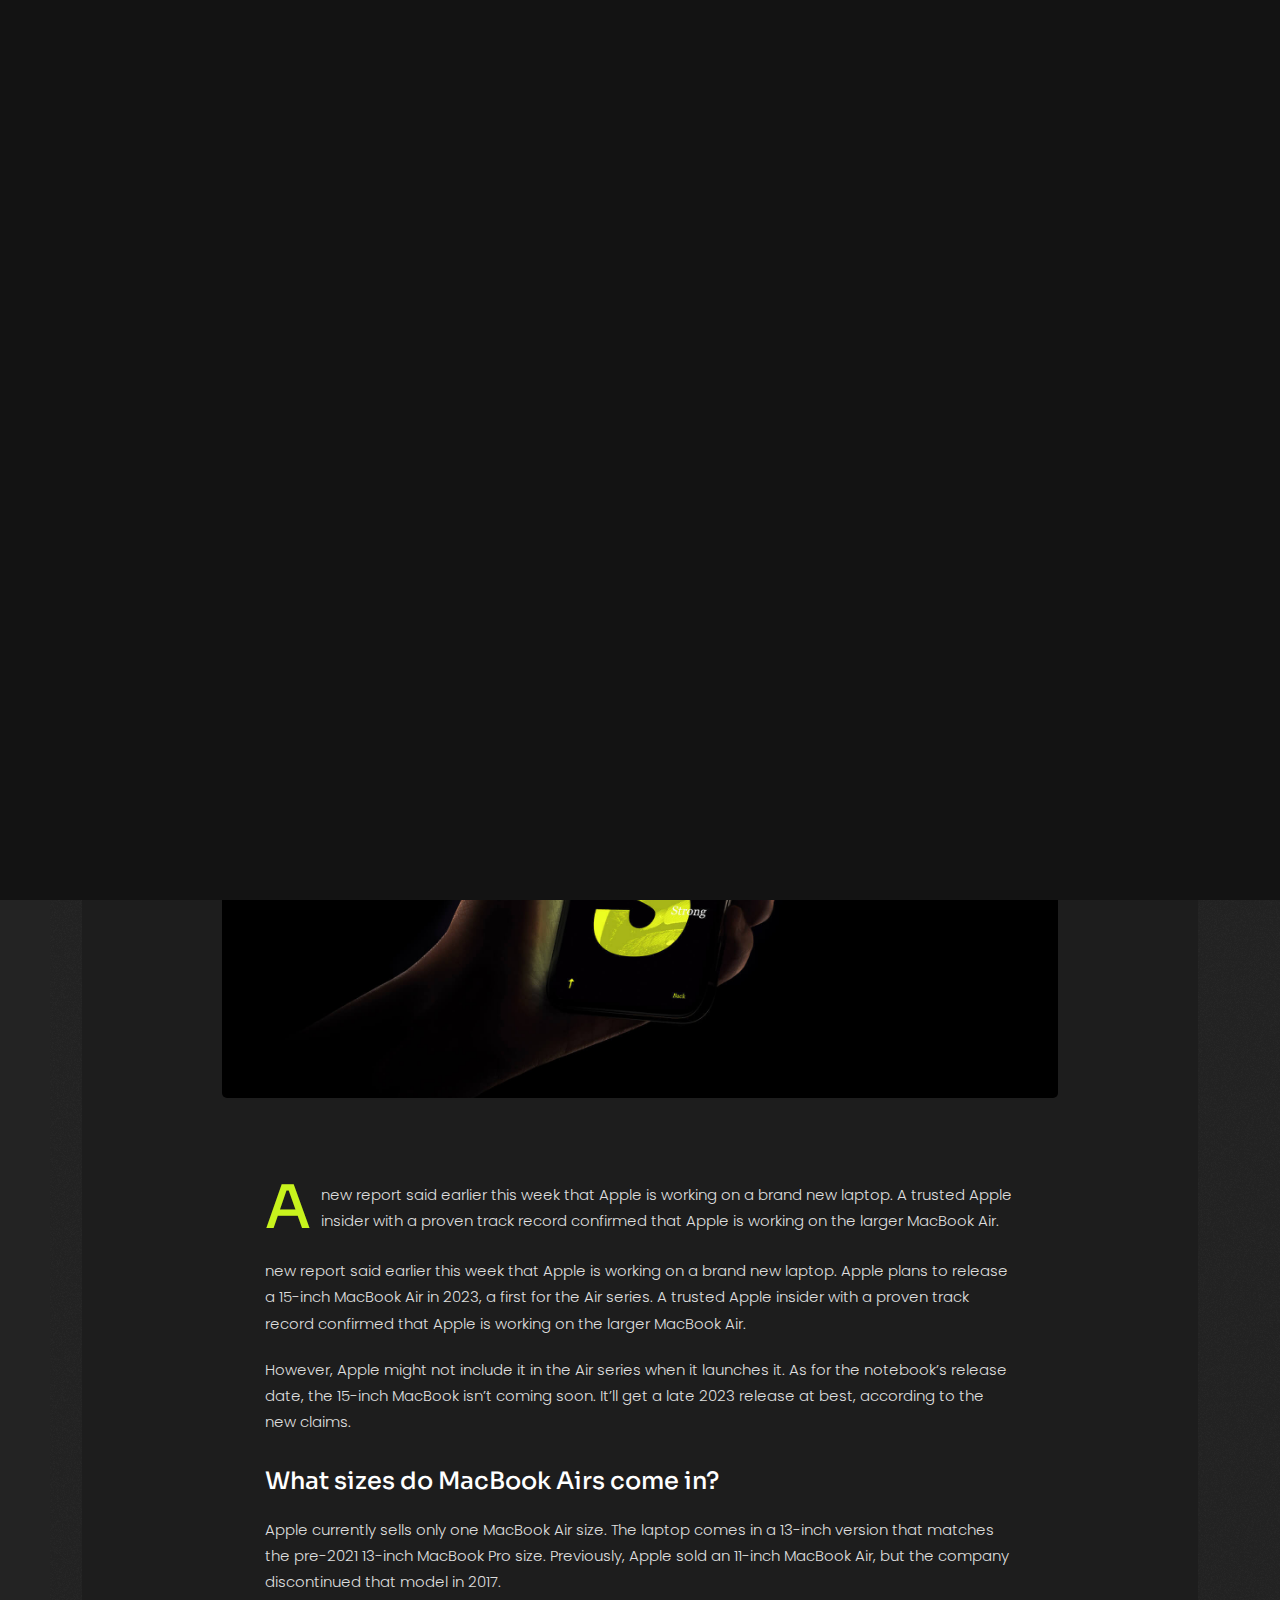
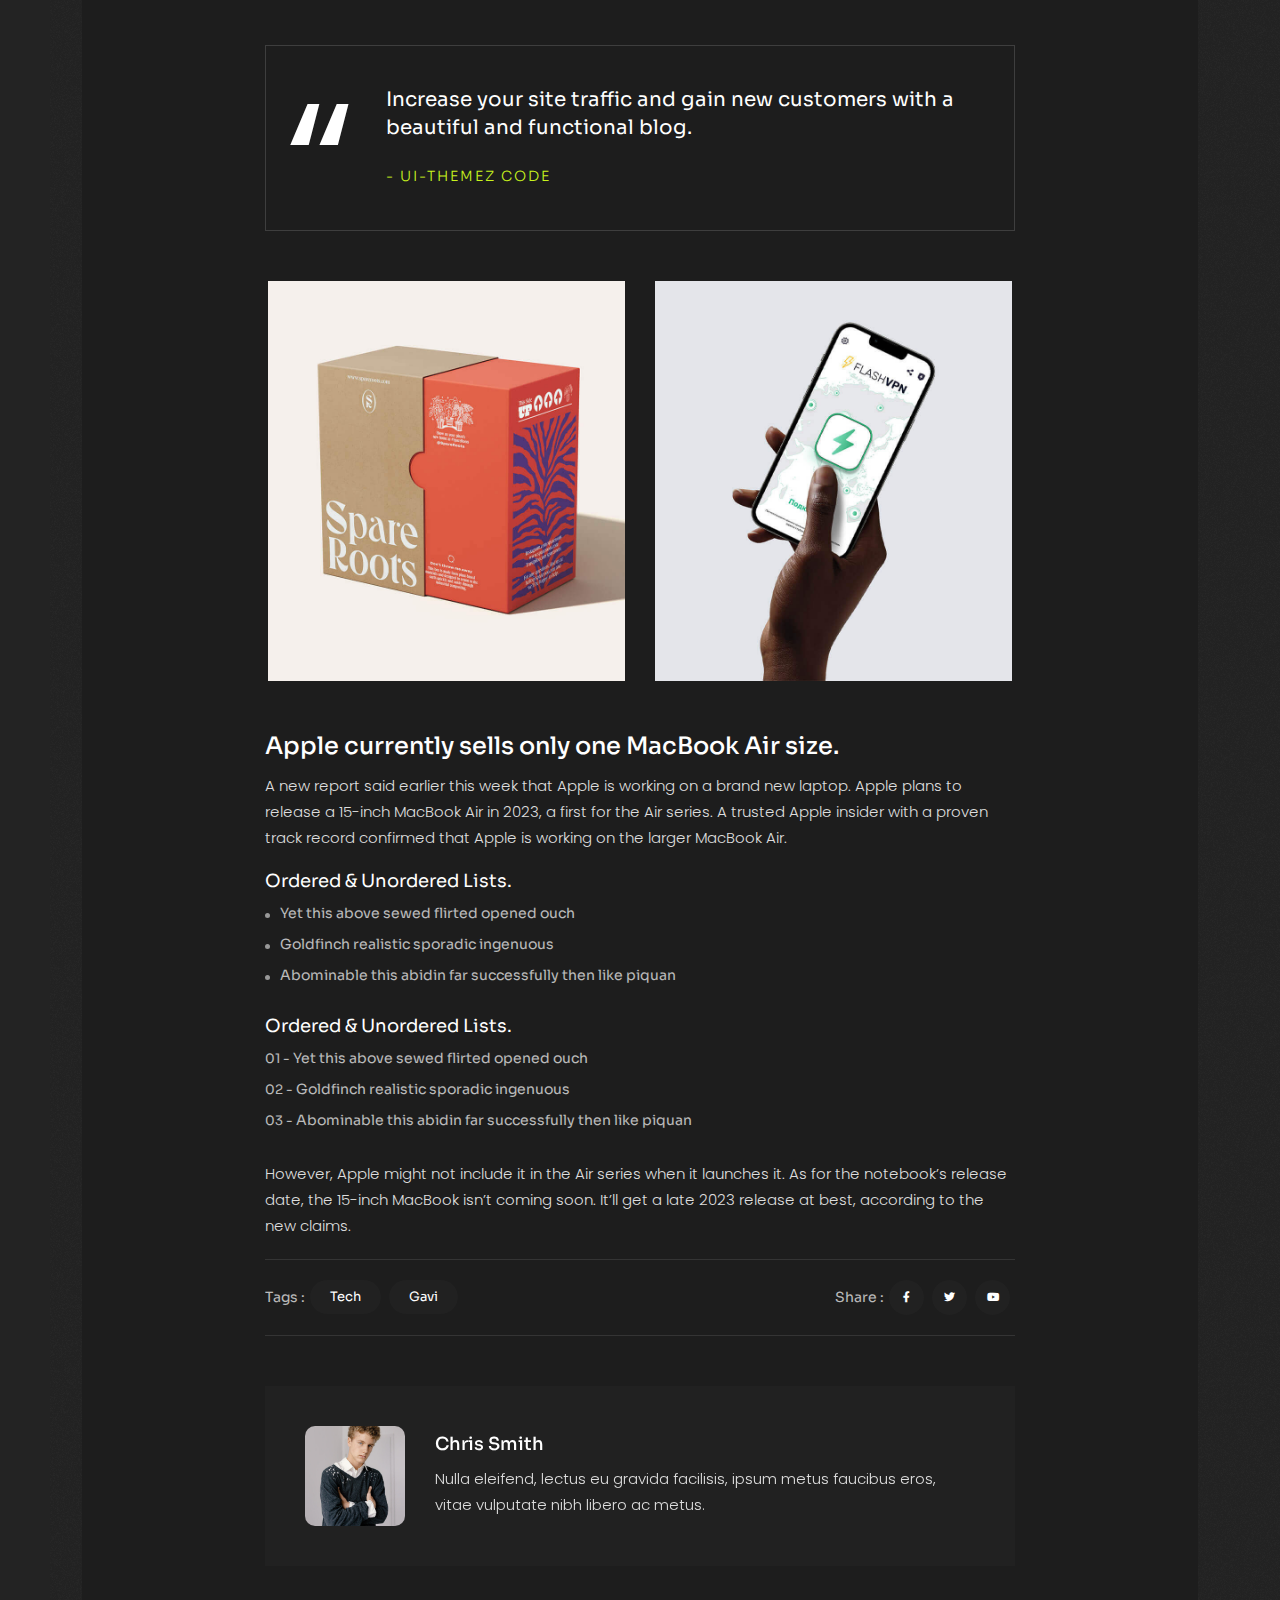
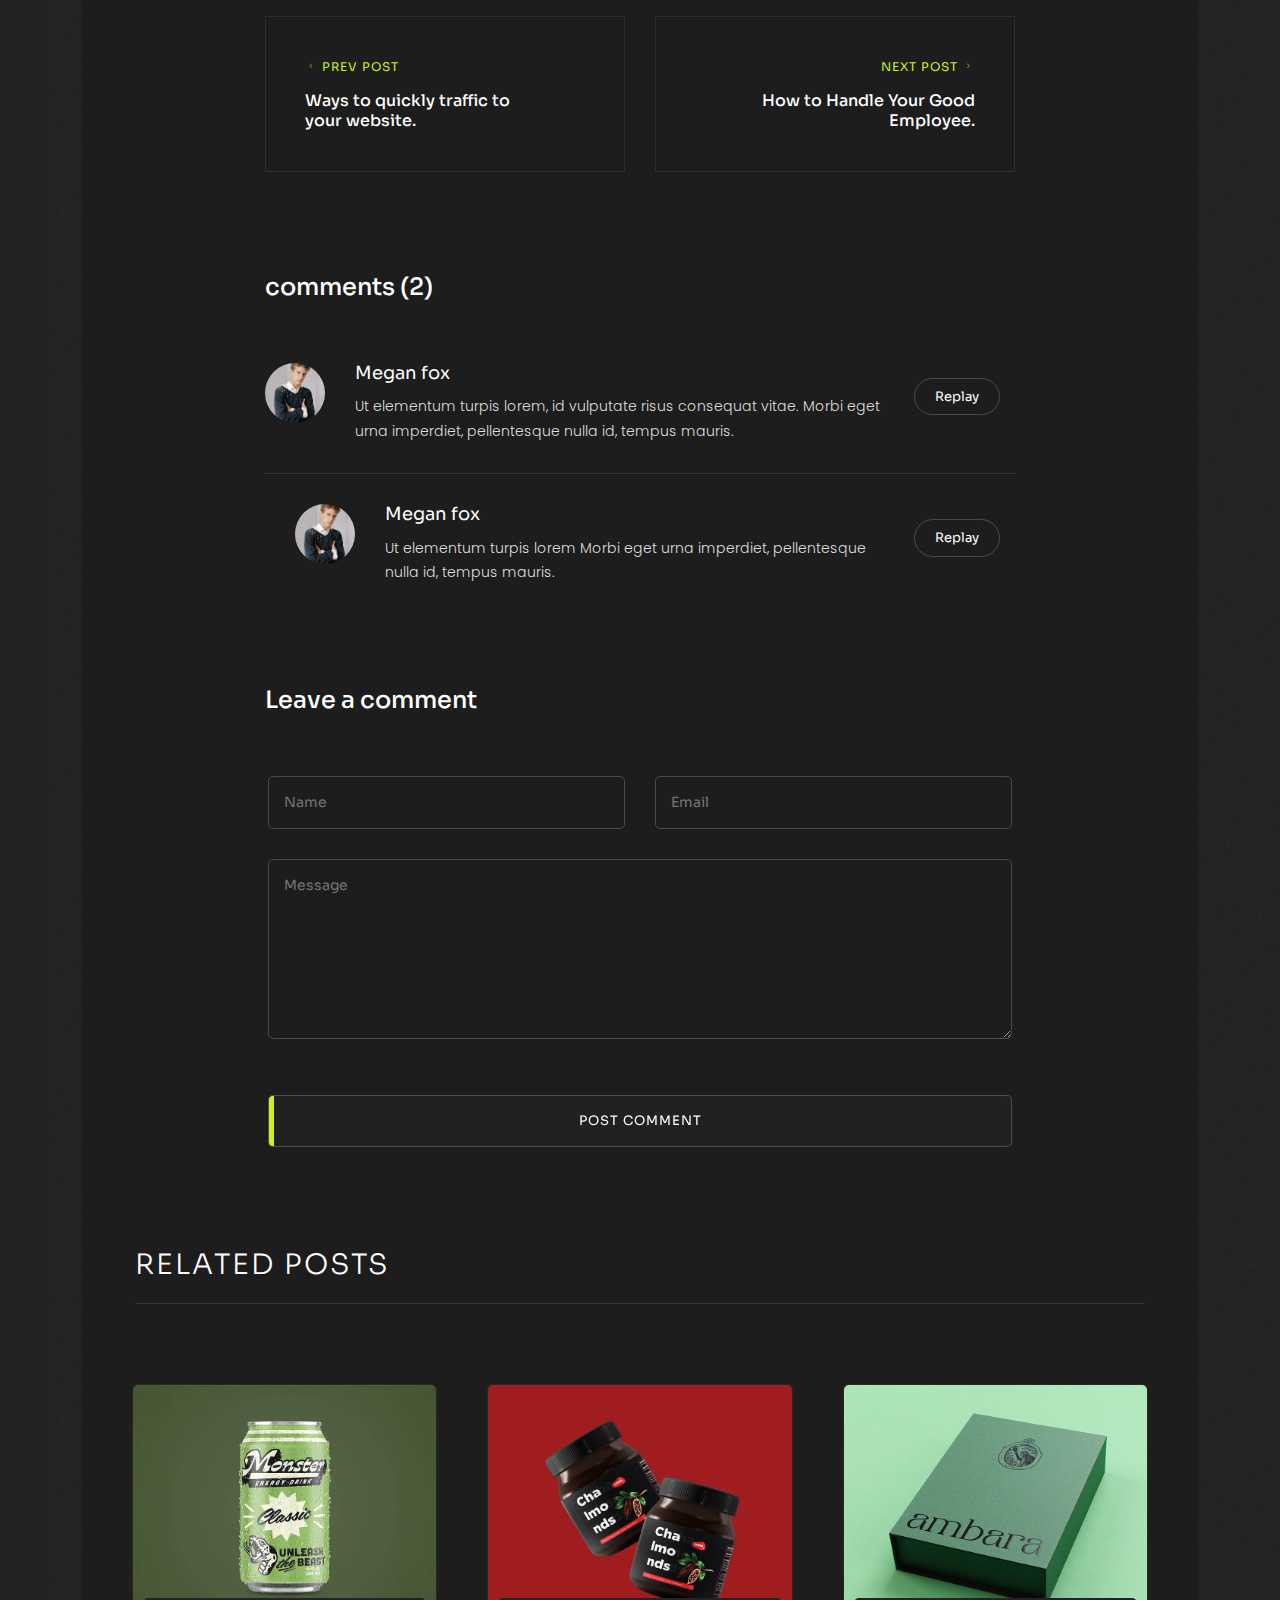
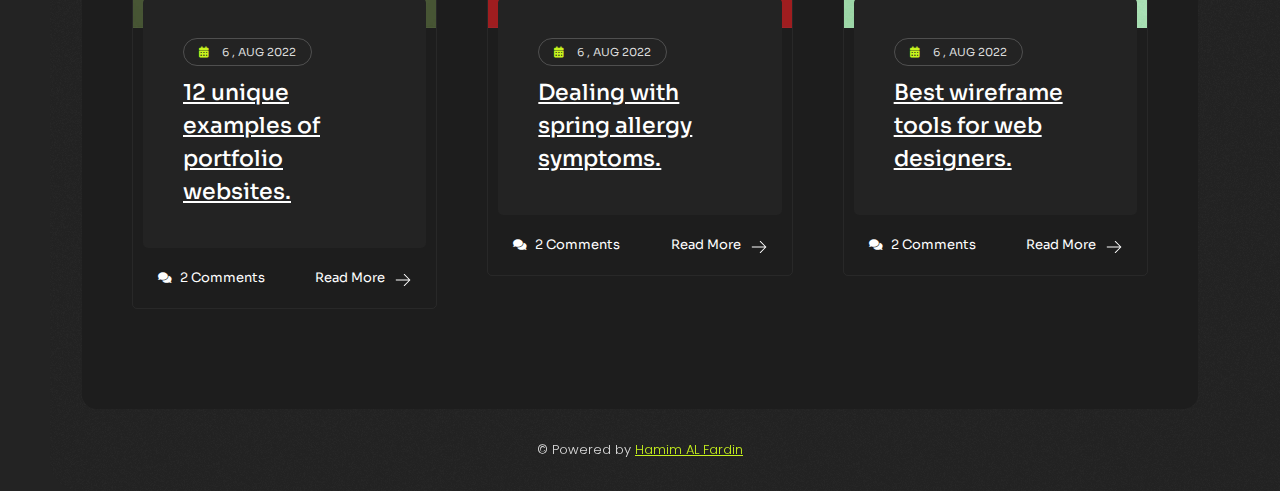
==== blog-details.html @ f7471cfa "Commit 1" ====
<!DOCTYPE html><html lang="zxx"><head>

    <!-- Metas -->
    <meta charset="utf-8">
    <meta http-equiv="X-UA-Compatible" content="IE=edge">
    <meta name="viewport" content="width=device-width, initial-scale=1, maximum-scale=1">
    <meta name="keywords" content="HTML5 Template Gavi Multi-Purpose themeforest">
    <meta name="description" content="Gavi - Multi-Purpose HTML5 Template">
    <meta name="author" content="">

    <!-- Title  -->
    <title>Gavi</title>

    <!-- Favicon -->
    <link rel="shortcut icon" href="favicon.ico">

    <!-- Google Fonts -->
    <link href="https://fonts.googleapis.com/css?family=Poppins:100,200,300,400,500,600,700,800,900&amp;display=swap" rel="stylesheet">
    <link href="https://fonts.googleapis.com/css2?family=Sora:wght@100;200;300;400;500;600;700;800&amp;display=swap" rel="stylesheet">
    <link href="https://fonts.googleapis.com/css2?family=Space+Grotesk:wght@300;400;500;600;700&amp;display=swap" rel="stylesheet">

    <!-- Plugins -->
    <link rel="stylesheet" href="css/plugins.css">

    <!-- Core Style Css -->
    <link rel="stylesheet" href="css/style.css">

</head>

<body class="sub-bg">



    <!-- ==================== Start Loading ==================== -->

    <div class="loader-wrap">
        <svg viewBox="0 0 1000 1000" preserveAspectRatio="none">
            <path id="svg" d="M0,1005S175,995,500,995s500,5,500,5V0H0Z"></path>
        </svg>

        <div class="loader-wrap-heading">
            <div class="load-text">
                <span>L</span>
                <span>o</span>
                <span>a</span>
                <span>d</span>
                <span>i</span>
                <span>n</span>
                <span>g</span>
            </div>
        </div>
    </div>

    <!-- ==================== End Loading ==================== -->


    <div class="cursor"></div>


    <!-- ==================== Start progress-scroll-button ==================== -->

    <div class="progress-wrap cursor-pointer">
        <svg class="progress-circle svg-content" width="100%" height="100%" viewBox="-1 -1 102 102">
            <path d="M50,1 a49,49 0 0,1 0,98 a49,49 0 0,1 0,-98"></path>
        </svg>
    </div>

    <!-- ==================== End progress-scroll-button ==================== -->



    <!-- ==================== Start lines ==================== -->

    <div class="lines">
        <span></span>
        <span></span>
        <span></span>
        <span></span>
        <span></span>
    </div>

    <!-- ==================== End lines ==================== -->



    <!-- ==================== Start contact button ==================== -->

    <div class="contact-fixed-butn">
        <div class="butn-presv">
            <a href="home.html" class="butn butn-sm bg-white skew">
                <span class="text-dark">Contact Us</span>
            </a>
        </div>
    </div>

    <!-- ==================== End contact button ==================== -->



    <!-- ==================== Start Navbar ==================== -->

    <div class="nav-top pt-30 pb-30">
        <div class="container">
            <div class="row">
                <div class="col-md-4 valign">
                    <a href="#0" class="logo icon-img-60">
                        <img src="images/logo.gif" alt="">
                    </a>
                </div>
                <div class="col-md-8">
                    <div class="navbar">
                        <div class="row justify-content-end rest">
                            <div class="col-lg-8 rest">
            
                                <!-- navbar links -->
                                <ul class="navbar-nav main-bg d-flex justify-content-end">
                                    <li class="nav-item">
                                        <a href="home.html"><span>Home</span></a>
                                    </li>
                                    <li class="nav-item">
                                        <a href="home.html"><span>Services</span></a>
                                    </li>
                                    <li class="nav-item">
                                        <a href="home.html"><span>About</span></a>
                                    </li>
                                    <li class="nav-item">
                                        <a href="home.html"><span>Portfolio</span></a>
                                    </li>
                                    <li class="nav-item">
                                        <a href="home.html"><span>Price</span></a>
                                    </li>
                                    <li class="nav-item">
                                        <a href="home.html"><span>Contact</span></a>
                                    </li>
                                    <li class="nav-item">
                                        <a href="home.html"><span>Blog</span></a>
                                    </li>
                                </ul>
                            </div>
                        </div>
                    </div>
                </div>
            </div>
            <div class="nav-butn">
                <span class="pe-7s-menu"></span>
            </div>
        </div>
    </div>

    <!-- ==================== End Navbar ==================== -->



    <main class="container">


        <!-- ==================== Start project ==================== -->

        <section class="sec-box main-post section-padding">
            <div class="row justify-content-center">
                <div class="col-lg-10">
                    <div class="caption text-center">
                        <div class="gat">
                            <a href="#0"><span>Web Design</span></a>
                            <a href="#0"><span>Envato</span></a>
                        </div>
                        <h1 class="fz-55 mt-30">Network of wormholes colonies extraordinary claims require.</h1>
                        <p class="sub-title mt-15">6 , August 2022 - By Admin</p>
                    </div>
                    <div class="main-img mb-80 mt-40">
                        <img src="images/m.jpg" alt="" class="radius-5">
                    </div>
                </div>
            </div>
            <div class="row justify-content-center">
                <div class="col-lg-9">
                    <div class="cont">
                        <div class="text mb-20">
                            <div class="d-flex align-items-center mb-20">
                                <span class="fz-60 fw-500 main-color line-height-1 mr-10">A</span>
                                <p>new report said earlier this week that Apple is working on a brand new
                                    laptop. A trusted Apple insider with a proven track record confirmed
                                    that Apple is working on the larger MacBook Air.</p>
                            </div>
                            <p>new report said earlier this week that Apple is working on a brand
                                new laptop.
                                Apple plans to release a 15-inch MacBook Air in 2023, a first for
                                the Air
                                series. A trusted Apple insider with a proven track record confirmed
                                that Apple
                                is working on the larger MacBook Air.</p>
                        </div>
                        <div class="text">
                            <p>However, Apple might not include it in the Air series when it
                                launches it. As for
                                the notebook’s release date, the 15-inch MacBook isn’t coming soon.
                                It’ll get a
                                late 2023 release at best, according to the new claims.</p>
                        </div>
                        <div class="title mt-30">
                            <h5 class="fw-500">What sizes do MacBook Airs come in?</h5>
                        </div>
                        <div class="text mt-20">
                            <p>Apple currently sells only one MacBook Air size. The laptop comes in
                                a 13-inch
                                version that matches the pre-2021 13-inch MacBook Pro size.
                                Previously, Apple
                                sold an 11-inch MacBook Air, but the company discontinued that model
                                in 2017.
                            </p>
                        </div>
                        <div class="post-qoute mt-50">
                            <h6 class="line-height-28 fz-20">
                                <span class="l-block">Increase your site traffic and gain new customers
                                    with a beautiful
                                    and
                                    functional blog.</span>
                                <span class="sub-title main-color mt-20 mb-0"> - Ui-ThemeZ
                                    Code</span>
                            </h6>
                        </div>
                        <div class="mb-50 mt-50">
                            <div class="row">
                                <div class="col-sm-6">
                                    <div class="iner-img sm-mb30">
                                        <img src="images/b1.jpg" alt="">
                                    </div>
                                </div>
                                <div class="col-sm-6">
                                    <div class="iner-img">
                                        <img src="images/b2.jpg" alt="">
                                    </div>
                                </div>
                            </div>
                        </div>
                        <div class="title mb-10">
                            <h5 class="fw-500">Apple currently sells only one MacBook Air size.</h5>
                        </div>
                        <div class="text mb-20">
                            <p>A new report said earlier this week that Apple is working on a brand new
                                laptop.
                                Apple plans to release a 15-inch MacBook Air in 2023, a first for the
                                Air
                                series. A trusted Apple insider with a proven track record confirmed
                                that Apple
                                is working on the larger MacBook Air.</p>
                        </div>
                        <div class="unorder-list mb-30">
                            <h6 class="mb-10">Ordered &amp; Unordered Lists.</h6>
                            <ul class="rest">
                                <li>Yet this above sewed flirted opened ouch</li>
                                <li>Goldfinch realistic sporadic ingenuous</li>
                                <li>Abominable this abidin far successfully then like piquan</li>
                            </ul>
                        </div>
                        <div class="order-list mb-30">
                            <h6 class="mb-10">Ordered &amp; Unordered Lists.</h6>
                            <ul class="rest">
                                <li><span>01 -</span> Yet this above sewed flirted opened ouch</li>
                                <li><span>02 -</span> Goldfinch realistic sporadic ingenuous</li>
                                <li><span>03 -</span> Abominable this abidin far successfully then like
                                    piquan
                                </li>
                            </ul>
                        </div>
                        <div class="text">
                            <p>However, Apple might not include it in the Air series when it launches
                                it. As for
                                the notebook’s release date, the 15-inch MacBook isn’t coming soon.
                                It’ll get a
                                late 2023 release at best, according to the new claims.</p>
                        </div>

                        <div class="info-area flex mt-20 pb-20 pt-20 bord-thin-top bord-thin-bottom">
                            <div>
                                <div class="tags flex">
                                    <div class="valign">
                                        <span>Tags :</span>
                                    </div>
                                    <div>
                                        <a href="#">Tech</a>
                                        <a href="#">Gavi</a>
                                    </div>
                                </div>
                            </div>
                            <div class="ml-auto">
                                <div class="share-icon flex">
                                    <div class="valign">
                                        <span>Share :</span>
                                    </div>
                                    <div>
                                        <a href="https://www.facebook.com/"><i class="fab fa-facebook-f"></i></a>
                                        <a href="https://www.twitter.com/"><i class="fab fa-twitter"></i></a>
                                        <a href="https://www.youtube.com/"><i class="fab fa-youtube"></i></a>
                                    </div>
                                </div>
                            </div>
                        </div>

                        <div class="author-area mt-50">
                            <div class="flex">
                                <div class="author-img mr-30">
                                    <div class="img">
                                        <img src="images/author1.jpg" alt="" class="circle-img">
                                    </div>
                                </div>
                                <div class="cont valign">
                                    <div class="full-width">
                                        <h6 class="fw-500 mb-10">Chris Smith</h6>
                                        <p>Nulla eleifend, lectus eu gravida facilisis, ipsum metus faucibus
                                            eros,
                                            vitae vulputate nibh libero ac metus.</p>
                                    </div>
                                </div>
                            </div>
                        </div>

                        <div class="next-prv-post flex mt-50">
                            <div class="thumb-post bg-img" data-background="assets/imgs/blog/111.jpg">
                                <a href="blog-details.html">
                                    <span class="fz-12 text-u ls1 main-color mb-15"><i class="pe-7s-angle-left"></i>
                                        Prev Post</span>
                                    <h6 class="fw-500 fz-16">Ways to quickly traffic to <br> your website.
                                    </h6>
                                </a>
                            </div>
                            <div class="thumb-post ml-auto text-right bg-img" data-background="assets/imgs/blog/222.jpg">
                                <a href="blog-details.html">
                                    <span class="fz-12 text-u ls1 main-color mb-15">Next Post <i class="pe-7s-angle-right"></i></span>
                                    <h6 class="fw-500 fz-16">How to Handle Your Good Employee.</h6>
                                </a>
                            </div>
                        </div>

                        <div class="comments-post section-padding">
                            <div class="sec-head mb-60">
                                <h5>comments (2)</h5>
                            </div>
                            <div class="item-box bord-thin-bottom pb-30 mb-30">
                                <div class="flex">
                                    <div class="user-img mr-30">
                                        <div class="img circle-60 line-height-1">
                                            <img src="images/author1.jpg" alt="" class="circle-img">
                                        </div>
                                    </div>
                                    <div class="cont">
                                        <h6 class="mb-10">Megan fox</h6>
                                        <p>Ut elementum turpis lorem, id vulputate risus consequat vitae. Morbi eget
                                            urna imperdiet, pellentesque nulla id, tempus mauris.</p>
                                    </div>
                                </div>
                                <div class="replay-butn">
                                    <a href="#0">
                                        <span>Replay</span>
                                    </a>
                                </div>
                            </div>
                            <div class="item-box replayed">
                                <div class="flex">
                                    <div class="user-img mr-30">
                                        <div class="img circle-60 line-height-1">
                                            <img src="images/author1.jpg" alt="" class="circle-img">
                                        </div>
                                    </div>
                                    <div class="cont">
                                        <h6 class="mb-10">Megan fox</h6>
                                        <p>Ut elementum turpis lorem Morbi eget urna imperdiet, pellentesque nulla
                                            id, tempus mauris.</p>
                                    </div>
                                </div>
                                <div class="replay-butn">
                                    <a href="#0">
                                        <span>Replay</span>
                                    </a>
                                </div>
                            </div>
                        </div>

                        <div class="comments-from">
                            <div class="sec-head mb-60">
                                <h5>Leave a comment</h5>
                            </div>
                            <form id="contact-form" method="post" action="contact.php">

                                <div class="messages"></div>

                                <div class="controls row">

                                    <div class="col-lg-6">
                                        <div class="form-group mb-30">
                                            <input id="form_name" type="text" name="name" placeholder="Name" required="required">
                                        </div>
                                    </div>

                                    <div class="col-lg-6">
                                        <div class="form-group mb-30">
                                            <input id="form_email" type="email" name="email" placeholder="Email" required="required">
                                        </div>
                                    </div>

                                    <div class="col-12">
                                        <div class="form-group mb-30">
                                            <textarea id="form_message" name="message" placeholder="Message" rows="4" required="required"></textarea>
                                        </div>
                                    </div>

                                    <div class="col-12 text-center mt-20">
                                        <button type="submit">
                                            <span class="text">Post comment</span>
                                        </button>
                                    </div>
                                </div>
                            </form>
                        </div>
                    </div>
                </div>
            </div>
        </section>

        <!-- ==================== End project ==================== -->



        <!-- ==================== Start Blog ==================== -->

        <section class="sec-box blog section-padding pt-0">
            <div class="row">
                <div class="col-12">
                    <div class="sec-head bord-thin-bottom pb-20 mb-80">
                        <h4 class="sub-title fz-28">Related Posts</h4>
                    </div>
                </div>
            </div>
            <div class="row md-marg">
                <div class="col-lg-4">
                    <div class="item md-mb30">
                        <div class="img">
                            <img src="images/111.jpg" alt="">
                        </div>
                        <div class="box">
                            <div class="cont">
                                <span class="date"><i class="fas fa-calendar-alt mr-10 main-color"></i> 6 , Aug
                                    2022</span>
                                <h5><a href="blog-details.html">12 unique examples of portfolio websites.</a></h5>
                            </div>
                            <div class="info d-flex align-items-center">
                                <div>
                                    <span><i class="fas fa-comments fz-12 mr-5"></i> 2 Comments</span>
                                </div>
                                <div class="ml-auto">
                                    <a href="blog-details.html">Read More <svg class="ml-5" width="18" height="18" viewBox="0 0 18 18" fill="none" xmlns="http://www.w3.org/2000/svg">
                                            <path d="M17.2031 10.3281L11.5781 15.9531C11.535 15.9961 11.4839 16.0303 11.4276 16.0536C11.3713 16.077 11.3109 16.089 11.25 16.089C11.1891 16.089 11.1287 16.077 11.0724 16.0536C11.0161 16.0303 10.965 15.9961 10.9219 15.9531C10.8788 15.91 10.8446 15.8588 10.8213 15.8025C10.798 15.7462 10.786 15.6859 10.786 15.6249C10.786 15.564 10.798 15.5036 10.8213 15.4473C10.8446 15.391 10.8788 15.3399 10.9219 15.2968L15.7422 10.4687H3.125C3.00068 10.4687 2.88145 10.4193 2.79354 10.3314C2.70564 10.2435 2.65625 10.1242 2.65625 9.99993C2.65625 9.87561 2.70564 9.75638 2.79354 9.66847C2.88145 9.58056 3.00068 9.53118 3.125 9.53118H15.7422L10.9219 4.70305C10.8349 4.61603 10.786 4.498 10.786 4.37493C10.786 4.25186 10.8349 4.13383 10.9219 4.0468C11.0089 3.95978 11.1269 3.91089 11.25 3.91089C11.3731 3.91089 11.4911 3.95978 11.5781 4.0468L17.2031 9.6718C17.2476 9.71412 17.2829 9.76503 17.3071 9.82143C17.3313 9.87784 17.3438 9.93856 17.3438 9.99993C17.3438 10.0613 17.3313 10.122 17.3071 10.1784C17.2829 10.2348 17.2476 10.2857 17.2031 10.3281Z" fill="currentColor"></path>
                                        </svg></a>
                                </div>
                            </div>
                        </div>
                    </div>
                </div>
                <div class="col-lg-4">
                    <div class="item md-mb30">
                        <div class="img">
                            <img src="images/222.jpg" alt="">
                        </div>
                        <div class="box">
                            <div class="cont">
                                <span class="date"><i class="fas fa-calendar-alt mr-10 main-color"></i> 6 , Aug
                                    2022</span>
                                <h5><a href="blog-details.html">Dealing with spring allergy symptoms.</a></h5>
                            </div>
                            <div class="info d-flex align-items-center">
                                <div>
                                    <span><i class="fas fa-comments fz-12 mr-5"></i> 2 Comments</span>
                                </div>
                                <div class="ml-auto">
                                    <a href="blog-details.html">Read More <svg class="ml-5" width="18" height="18" viewBox="0 0 18 18" fill="none" xmlns="http://www.w3.org/2000/svg">
                                            <path d="M17.2031 10.3281L11.5781 15.9531C11.535 15.9961 11.4839 16.0303 11.4276 16.0536C11.3713 16.077 11.3109 16.089 11.25 16.089C11.1891 16.089 11.1287 16.077 11.0724 16.0536C11.0161 16.0303 10.965 15.9961 10.9219 15.9531C10.8788 15.91 10.8446 15.8588 10.8213 15.8025C10.798 15.7462 10.786 15.6859 10.786 15.6249C10.786 15.564 10.798 15.5036 10.8213 15.4473C10.8446 15.391 10.8788 15.3399 10.9219 15.2968L15.7422 10.4687H3.125C3.00068 10.4687 2.88145 10.4193 2.79354 10.3314C2.70564 10.2435 2.65625 10.1242 2.65625 9.99993C2.65625 9.87561 2.70564 9.75638 2.79354 9.66847C2.88145 9.58056 3.00068 9.53118 3.125 9.53118H15.7422L10.9219 4.70305C10.8349 4.61603 10.786 4.498 10.786 4.37493C10.786 4.25186 10.8349 4.13383 10.9219 4.0468C11.0089 3.95978 11.1269 3.91089 11.25 3.91089C11.3731 3.91089 11.4911 3.95978 11.5781 4.0468L17.2031 9.6718C17.2476 9.71412 17.2829 9.76503 17.3071 9.82143C17.3313 9.87784 17.3438 9.93856 17.3438 9.99993C17.3438 10.0613 17.3313 10.122 17.3071 10.1784C17.2829 10.2348 17.2476 10.2857 17.2031 10.3281Z" fill="currentColor"></path>
                                        </svg></a>
                                </div>
                            </div>
                        </div>
                    </div>
                </div>
                <div class="col-lg-4">
                    <div class="item">
                        <div class="img">
                            <img src="images/333.jpg" alt="">
                        </div>
                        <div class="box">
                            <div class="cont">
                                <span class="date"><i class="fas fa-calendar-alt mr-10 main-color"></i> 6 , Aug
                                    2022</span>
                                <h5><a href="blog-details.html">Best wireframe tools for web designers.</a></h5>
                            </div>
                            <div class="info d-flex align-items-center">
                                <div>
                                    <span><i class="fas fa-comments fz-12 mr-5"></i> 2 Comments</span>
                                </div>
                                <div class="ml-auto">
                                    <a href="blog-details.html">Read More <svg class="ml-5" width="18" height="18" viewBox="0 0 18 18" fill="none" xmlns="http://www.w3.org/2000/svg">
                                            <path d="M17.2031 10.3281L11.5781 15.9531C11.535 15.9961 11.4839 16.0303 11.4276 16.0536C11.3713 16.077 11.3109 16.089 11.25 16.089C11.1891 16.089 11.1287 16.077 11.0724 16.0536C11.0161 16.0303 10.965 15.9961 10.9219 15.9531C10.8788 15.91 10.8446 15.8588 10.8213 15.8025C10.798 15.7462 10.786 15.6859 10.786 15.6249C10.786 15.564 10.798 15.5036 10.8213 15.4473C10.8446 15.391 10.8788 15.3399 10.9219 15.2968L15.7422 10.4687H3.125C3.00068 10.4687 2.88145 10.4193 2.79354 10.3314C2.70564 10.2435 2.65625 10.1242 2.65625 9.99993C2.65625 9.87561 2.70564 9.75638 2.79354 9.66847C2.88145 9.58056 3.00068 9.53118 3.125 9.53118H15.7422L10.9219 4.70305C10.8349 4.61603 10.786 4.498 10.786 4.37493C10.786 4.25186 10.8349 4.13383 10.9219 4.0468C11.0089 3.95978 11.1269 3.91089 11.25 3.91089C11.3731 3.91089 11.4911 3.95978 11.5781 4.0468L17.2031 9.6718C17.2476 9.71412 17.2829 9.76503 17.3071 9.82143C17.3313 9.87784 17.3438 9.93856 17.3438 9.99993C17.3438 10.0613 17.3313 10.122 17.3071 10.1784C17.2829 10.2348 17.2476 10.2857 17.2031 10.3281Z" fill="currentColor"></path>
                                        </svg></a>
                                </div>
                            </div>
                        </div>
                    </div>
                </div>
            </div>
        </section>

        <!-- ==================== End Blog ==================== -->


    </main>


    <!-- ==================== Start Footer ==================== -->

    <footer class="pt-30 pb-30">
        <div class="container">
            <div class="row">
                <div class="col-12">
                    <div class="text-center">
                        <p class="fz-13">© Powered by <span class="underline main-color"><a href="https://www.linkedin.com/in/hamim-al-fardin/" target="_blank">Hamim AL Fardin</a></span>
                        </p>
                    </div>
                </div>
            </div>
        </div>
    </footer>

    <!-- ==================== End Footer ==================== -->










    <!-- jQuery -->
    <script src="js/jquery-3.6.0.min.js"></script>
    <script src="js/jquery-migrate-3.4.0.min.js"></script>

    <!-- plugins -->
    <script src="js/plugins.js"></script>

    <script src="js/ScrollTrigger.min.js"></script>

    <!-- custom scripts -->
    <script src="js/scripts.js"></script>



</body></html>
---- css/plugins.css ----
/*-----------------------------------------------------------------------------------

	Theme Name: Ravo
	Theme URI: http://
	Description: Creative agency & portfolio
	Author: ui-themez
	Author URI: http://themeforest.net/user/ui-themez
	Version: 1.0

-----------------------------------------------------------------------------------*/

/* ----------------------------------------------------------------
			[ All Css Plugins & Helper Classes File ]
-----------------------------------------------------------------*/

/* == bootstrap == */
@import url("bootstrap.min.css");

/* == animate css == */
@import url("animate.min.css");

/* == ionicons icon font == */
@import url("ionicons.min.css");

/* == pe-icon-7-stroke == */
@import url("pe-icon-7-stroke.css");

/* == fontawesome icon font == */
@import url("fontawesome-all.min.css");

/* == justifiedGallery.min == */
@import url("justifiedGallery.min.css");

/* == magnific-popup == */
@import url("magnific-popup.css");

/* == YouTubePopUp == */
@import url("YouTubePopUp.css");

/* == swiper.min font == */
@import url("swiper.min.css");
---- css/style.css ----
@charset "UTF-8";
/*-----------------------------------------------------------------------------------

    Theme Name: Gavi
    Theme URI: http://
    Description: Creative Personal & Portfolio
    Author: UI-ThemeZ
    Author URI: http://themeforest.net/user/UI-ThemeZ
    Version: 1.0

-----------------------------------------------------------------------------------*/
/************ TABLE OF CONTENTS ***************

  01. variables
  02. mixin CSS START
  03. animation CSS START
  04. theme-dark CSS START
  05. typography CSS START
  06. buttons CSS START
  07. cursor CSS START
  08. extra CSS START
  09. preloader CSS START
  10. overlay CSS START
  11. menu CSS START
  12. modal CSS START
  13. title CSS START
  14. about CSS START
  15. awards CSS START
  16. blog CSS START
  17. brand CSS START
  18. resume CSS START
  19. counter CSS START
  20. features START
  21. header CSS START
  22. hero CSS START
  23. portfolio CSS START
  24. price CSS START
  25. process CSS START
  26. services CSS START
  27. slider CSS START
  28. team CSS START
  29. testimonials CSS START
  30. contact CSS START
  31. footer CSS START
  32. helper CSS START
  33. responsive CSS START
**********************************************/
/* Variables f0c94a 
-----------------------------------------------------------------*/
:root {
  --maincolor: #c8f31d;
}

/* Typography
-----------------------------------------------------------------*/
* {
  margin: 0;
  padding: 0;
  -webkit-box-sizing: border-box;
  box-sizing: border-box;
  outline: none;
  list-style: none;
}

body {
  color: #fff;
  background-color: #1d1d1d;
  font-size: 14px;
  font-family: 'Poppins', sans-serif;
  font-family: 'Sora', sans-serif;
  font-weight: 400;
  overflow-x: hidden !important;
  padding: 0 40px;
  position: relative;
}

body:before {
  content: '';
  position: absolute;
  top: 0;
  left: 50px;
  right: 0;
  bottom: 0;
  background-image: url(../images/noise1.png);
  background-size: auto;
  background-repeat: repeat;
  border-radius: 30px 0 0 30px;
  pointer-events: none;
  opacity: .5;
  z-index: -1;
}

.noise-bg {
  position: fixed;
  top: 0;
  left: 0;
  width: 100%;
  height: 100vh;
  background-size: auto !important;
  background-repeat: repeat !important;
  pointer-events: none;
  opacity: .8;
}

.lines {
  position: fixed;
  top: 0;
  left: 0;
  width: 100%;
  height: 100vh;
  display: -webkit-box;
  display: -ms-flexbox;
  display: flex;
  z-index: -1;
  pointer-events: none;
}

.lines span {
  height: 100%;
  width: 10%;
  margin: 0 5%;
  border-right: 1px solid rgba(255, 255, 255, 0.05);
  border-left: 1px dashed rgba(255, 255, 255, 0.05);
}

@media (min-width: 1400px) {
  .container, .container-lg, .container-md, .container-sm, .container-xl, .container-xxl {
    max-width: 1280px;
  }
}

.row.sm-marg {
  margin-left: -5px;
  margin-right: -5px;
}

.row.sm-marg > * {
  padding-left: 5px;
  padding-right: 5px;
}

.row.md-marg {
  margin-left: -25px;
  margin-right: -25px;
}

.row.md-marg > * {
  padding-left: 25px;
  padding-right: 25px;
}

.row.lg-marg {
  margin-left: -40px;
  margin-right: -40px;
}

.row.lg-marg > * {
  padding-left: 40px;
  padding-right: 40px;
}

.row.xlg-marg {
  margin-left: -50px;
  margin-right: -50px;
}

.row.xlg-marg > * {
  padding-left: 50px;
  padding-right: 50px;
}

.to-out .swiper-container {
  overflow: visible;
  -webkit-clip-path: inset(-100vw -100vw -100vw 0);
  clip-path: inset(-100vw -100vw -100vw 0);
}

h1, h2, h3, h4, h5 {
  font-weight: 500;
  line-height: 1.3;
  margin: 0;
}

h1 {
  font-size: 55px;
}

h2 {
  font-size: 45px;
}

h3 {
  font-size: 38px;
}

h4 {
  font-size: 28px;
}

h5 {
  font-size: 24px;
}

h6 {
  font-size: 18px;
  font-weight: 400;
  margin: 0;
}

p {
  line-height: 1.75;
  font-size: 15px;
  font-weight: 300;
  font-family: 'Poppins', sans-serif;
  color: #ddd;
  margin: 0;
}

a, a:hover {
  color: inherit;
}

span {
  display: inline-block;
}

a {
  display: inline-block;
  text-decoration: none;
}

a:hover {
  text-decoration: none;
}

figure {
  margin: 0;
}

.row > * {
  padding-left: 15px;
  padding-right: 15px;
  margin-top: 0;
}

.btn:hover, .btn:focus, .btn:active {
  outline: none;
  -webkit-box-shadow: none;
  box-shadow: none;
}

.main-color {
  color: var(--maincolor) !important;
}

.main-colorbg {
  background-color: var(--maincolor);
}

.main-bg {
  background-color: #1d1d1d;
}

.sub-bg {
  background-color: #232323;
}

img {
  width: 100%;
  height: auto;
}

.numb {
  font-family: 'Space Grotesk', sans-serif;
}

.sec-box {
  padding-left: 50px !important;
  padding-right: 50px !important;
  background: #1d1d1d;
}

/* Buttons
-----------------------------------------------------------------*/
.contact-fixed-butn {
  position: fixed;
  left: -20px;
  bottom: 120px;
  -webkit-transform: rotate(90deg) translateY(50%);
  -ms-transform: rotate(90deg) translateY(50%);
  transform: rotate(90deg) translateY(50%);
}

.contact-fixed-butn .butn {
  border-radius: 5px 5px 0 0;
}

.butn-presv {
  -webkit-perspective: 500px;
  perspective: 500px;
}

.butn-presv .skew {
  -webkit-transform: rotateX(20deg);
  transform: rotateX(20deg);
}

.butn-presv .skew:hover {
  -webkit-transform: rotateX(0deg);
  transform: rotateX(0deg);
}

.butn {
  border: 1px solid transparent;
}

.butn.butn-md {
  padding: 14px 35px;
}

.butn.butn-sm {
  padding: 13px 30px;
  font-size: 13px;
}

.butn.butn-full {
  width: 100%;
  padding: 15px 25px;
  text-align: center;
}

.butn.butn-bord {
  border-color: #fff;
  background: transparent;
  color: #fff;
  -webkit-transition: all .4s;
  -o-transition: all .4s;
  transition: all .4s;
}

.butn.butn-bord:hover {
  background: #fff;
  color: #000;
}

.butn.butn-bord:hover span {
  color: #000;
}

.butn.butn-bg {
  -webkit-transition: all .4s;
  -o-transition: all .4s;
  transition: all .4s;
}

.butn.butn-bg:hover {
  background: transparent !important;
  border-color: #fff;
  color: #fff !important;
}

.butn.butn-bg:hover .text-dark {
  color: #fff !important;
}

.butn.hover-color:hover {
  background: var(--maincolor);
  border-color: var(--maincolor);
}

.butn.hover-color:hover img {
  -webkit-filter: invert(1);
  filter: invert(1);
}

.butn .icon-img {
  width: 15px;
}

.butn .rolling-text {
  margin-bottom: -5px;
}

.go-more .arrow-right {
  display: inline-block;
  width: 18px;
  height: 18px;
  stroke: #fff;
  fill: #fff;
  -webkit-transform: rotate(-45deg);
  -ms-transform: rotate(-45deg);
  transform: rotate(-45deg);
  margin-left: 15px;
}

/* Cursor
-----------------------------------------------------------------*/
.hover-this .hover-anim {
  pointer-events: none;
  -webkit-transition: -webkit-transform 0.2s linear;
  transition: -webkit-transform 0.2s linear;
  -o-transition: transform 0.2s linear;
  transition: transform 0.2s linear;
  transition: transform 0.2s linear, -webkit-transform 0.2s linear;
}

.cursor {
  pointer-events: none;
  position: fixed;
  padding: 0.3rem;
  background-color: #fff;
  border-radius: 50%;
  mix-blend-mode: difference;
  -webkit-transition: opacity 0.4s ease, -webkit-transform 0.3s ease;
  transition: opacity 0.4s ease, -webkit-transform 0.3s ease;
  -o-transition: transform 0.3s ease, opacity 0.4s ease;
  transition: transform 0.3s ease, opacity 0.4s ease;
  transition: transform 0.3s ease, opacity 0.4s ease, -webkit-transform 0.3s ease;
  z-index: 99999;
}

.cursor-active {
  -webkit-transform: translate(-50%, -50%) scale(8);
  -ms-transform: translate(-50%, -50%) scale(8);
  transform: translate(-50%, -50%) scale(8);
  opacity: .1;
}

.rolling-text {
  display: inline-block;
  overflow: hidden;
  line-height: 50px;
  height: 50px;
}

.rolling-text.butn {
  padding: 0 35px;
}

.social-text .rolling-text {
  line-height: 30px;
  height: 30px;
}

.rolling-text:hover .letter,
.rolling-text.play .letter {
  -webkit-transform: translateY(-100%);
  -ms-transform: translateY(-100%);
  transform: translateY(-100%);
}

.rolling-text .letter {
  display: inline-block;
  -webkit-transition: -webkit-transform 0.5s cubic-bezier(0.76, 0, 0.24, 1);
  transition: -webkit-transform 0.5s cubic-bezier(0.76, 0, 0.24, 1);
  -o-transition: transform 0.5s cubic-bezier(0.76, 0, 0.24, 1);
  transition: transform 0.5s cubic-bezier(0.76, 0, 0.24, 1);
  transition: transform 0.5s cubic-bezier(0.76, 0, 0.24, 1), -webkit-transform 0.5s cubic-bezier(0.76, 0, 0.24, 1);
}

.letter:nth-child(1) {
  -webkit-transition-delay: 0s;
  -o-transition-delay: 0s;
  transition-delay: 0s;
}

.letter:nth-child(2) {
  -webkit-transition-delay: 0.015s;
  -o-transition-delay: 0.015s;
  transition-delay: 0.015s;
}

.letter:nth-child(3) {
  -webkit-transition-delay: 0.03s;
  -o-transition-delay: 0.03s;
  transition-delay: 0.03s;
}

.letter:nth-child(4) {
  -webkit-transition-delay: 0.045s;
  -o-transition-delay: 0.045s;
  transition-delay: 0.045s;
}

.letter:nth-child(5) {
  -webkit-transition-delay: 0.06s;
  -o-transition-delay: 0.06s;
  transition-delay: 0.06s;
}

.letter:nth-child(6) {
  -webkit-transition-delay: 0.075s;
  -o-transition-delay: 0.075s;
  transition-delay: 0.075s;
}

.letter:nth-child(7) {
  -webkit-transition-delay: 0.09s;
  -o-transition-delay: 0.09s;
  transition-delay: 0.09s;
}

.letter:nth-child(8) {
  -webkit-transition-delay: 0.105s;
  -o-transition-delay: 0.105s;
  transition-delay: 0.105s;
}

.letter:nth-child(9) {
  -webkit-transition-delay: 0.12s;
  -o-transition-delay: 0.12s;
  transition-delay: 0.12s;
}

.letter:nth-child(10) {
  -webkit-transition-delay: 0.135s;
  -o-transition-delay: 0.135s;
  transition-delay: 0.135s;
}

.letter:nth-child(11) {
  -webkit-transition-delay: 0.15s;
  -o-transition-delay: 0.15s;
  transition-delay: 0.15s;
}

.letter:nth-child(12) {
  -webkit-transition-delay: 0.165s;
  -o-transition-delay: 0.165s;
  transition-delay: 0.165s;
}

.letter:nth-child(13) {
  -webkit-transition-delay: 0.18s;
  -o-transition-delay: 0.18s;
  transition-delay: 0.18s;
}

.letter:nth-child(14) {
  -webkit-transition-delay: 0.195s;
  -o-transition-delay: 0.195s;
  transition-delay: 0.195s;
}

.letter:nth-child(15) {
  -webkit-transition-delay: 0.21s;
  -o-transition-delay: 0.21s;
  transition-delay: 0.21s;
}

.letter:nth-child(16) {
  -webkit-transition-delay: 0.225s;
  -o-transition-delay: 0.225s;
  transition-delay: 0.225s;
}

.letter:nth-child(17) {
  -webkit-transition-delay: 0.24s;
  -o-transition-delay: 0.24s;
  transition-delay: 0.24s;
}

.letter:nth-child(18) {
  -webkit-transition-delay: 0.255s;
  -o-transition-delay: 0.255s;
  transition-delay: 0.255s;
}

.letter:nth-child(19) {
  -webkit-transition-delay: 0.27s;
  -o-transition-delay: 0.27s;
  transition-delay: 0.27s;
}

.letter:nth-child(20) {
  -webkit-transition-delay: 0.285s;
  -o-transition-delay: 0.285s;
  transition-delay: 0.285s;
}

.letter:nth-child(21) {
  -webkit-transition-delay: 0.3s;
  -o-transition-delay: 0.3s;
  transition-delay: 0.3s;
}

.progress-wrap {
  position: fixed;
  bottom: 30px;
  right: 30px;
  height: 44px;
  width: 44px;
  cursor: pointer;
  display: block;
  border-radius: 50px;
  z-index: 100;
  opacity: 0;
  visibility: hidden;
  -webkit-transform: translateY(20px);
  -ms-transform: translateY(20px);
  transform: translateY(20px);
  -webkit-transition: all 400ms linear;
  -o-transition: all 400ms linear;
  transition: all 400ms linear;
  mix-blend-mode: difference;
}

.progress-wrap.active-progress {
  opacity: 1;
  visibility: visible;
  -webkit-transform: translateY(0);
  -ms-transform: translateY(0);
  transform: translateY(0);
}

.progress-wrap::after {
  position: absolute;
  font-family: 'Font Awesome 5 Free';
  content: '\f077';
  text-align: center;
  line-height: 44px;
  font-size: 13px;
  font-weight: 900;
  color: #fff;
  left: 0;
  top: 0;
  height: 44px;
  width: 44px;
  cursor: pointer;
  display: block;
  z-index: 1;
  -webkit-transition: all 400ms linear;
  -o-transition: all 400ms linear;
  transition: all 400ms linear;
}

.progress-wrap svg path {
  fill: none;
}

.progress-wrap svg.progress-circle path {
  stroke: #fff;
  stroke-width: 4;
  -webkit-box-sizing: border-box;
  box-sizing: border-box;
  -webkit-transition: all 400ms linear;
  -o-transition: all 400ms linear;
  transition: all 400ms linear;
}

/* Extra
-----------------------------------------------------------------*/
.d-rotate {
  -webkit-perspective: 1000px;
  perspective: 1000px;
}

.d-rotate .rotate-text {
  display: block;
  -webkit-transform-style: preserve-3d;
  transform-style: preserve-3d;
  -webkit-transition: all .8s;
  -o-transition: all .8s;
  transition: all .8s;
  -webkit-transform-origin: 50% 0%;
  -ms-transform-origin: 50% 0%;
  transform-origin: 50% 0%;
  -webkit-transform: translate3d(0px, 50px, -50px) rotateX(-45deg) scale(0.95);
  transform: translate3d(0px, 50px, -50px) rotateX(-45deg) scale(0.95);
  opacity: 0;
  -webkit-transition-delay: .3s;
  -o-transition-delay: .3s;
  transition-delay: .3s;
}

.d-rotate.animated .rotate-text {
  -webkit-transform: translate3d(0px, 0px, 0px) rotateX(0deg) scale(1);
  transform: translate3d(0px, 0px, 0px) rotateX(0deg) scale(1);
  opacity: 1;
}

.d-slideup .sideup-text {
  overflow: hidden;
  display: block;
}

.d-slideup .sideup-text:first-of-type .up-text {
  -webkit-transition-delay: .1s;
  -o-transition-delay: .1s;
  transition-delay: .1s;
}

.d-slideup .sideup-text:nth-of-type(2) .up-text {
  -webkit-transition-delay: .4s;
  -o-transition-delay: .4s;
  transition-delay: .4s;
}

.d-slideup .sideup-text:nth-of-type(3) .up-text {
  -webkit-transition-delay: .8s;
  -o-transition-delay: .8s;
  transition-delay: .8s;
}

.d-slideup .sideup-text:nth-of-type(4) .up-text {
  -webkit-transition-delay: 1.2s;
  -o-transition-delay: 1.2s;
  transition-delay: 1.2s;
}

.d-slideup .sideup-text:nth-of-type(5) .up-text {
  -webkit-transition-delay: 1.6s;
  -o-transition-delay: 1.6s;
  transition-delay: 1.6s;
}

.d-slideup .sideup-text .up-text {
  -webkit-transform: translateY(100%);
  -ms-transform: translateY(100%);
  transform: translateY(100%);
  -webkit-transition: all .8s;
  -o-transition: all .8s;
  transition: all .8s;
}

.d-slideup.animated .up-text {
  -webkit-transform: translateY(0);
  -ms-transform: translateY(0);
  transform: translateY(0);
}

.main-marq {
  position: relative;
  padding: 0;
}

.main-marq:after {
  position: absolute;
  top: -30px;
  bottom: -30px;
  left: -30px;
  right: -30px;
  pointer-events: none;
  background: -webkit-linear-gradient(right, #181818, rgba(255, 255, 255, 0) 220px, rgba(255, 255, 255, 0) calc(100% - 220px), #181818);
  background: -o-linear-gradient(right, #181818, rgba(255, 255, 255, 0) 220px, rgba(255, 255, 255, 0) calc(100% - 220px), #181818);
  background: linear-gradient(to left, #181818, rgba(255, 255, 255, 0) 220px, rgba(255, 255, 255, 0) calc(100% - 220px), #181818);
}

.main-marq.lrg .box .item h4 {
  font-size: 6vw;
  font-weight: 700;
}

.main-marq.xlrg .box .item {
  padding: 0 30px;
}

.main-marq.xlrg .box .item h4 {
  font-size: 10vw;
  font-weight: 800;
}

.main-marq .slide-har {
  display: -webkit-box;
  display: -ms-flexbox;
  display: flex;
}

.main-marq .strok .item h4 {
  color: transparent !important;
  -webkit-text-stroke: 0.5px #fff;
}

.main-marq .strok .item h4 a {
  color: transparent !important;
  -webkit-text-stroke: 0.5px #fff;
}

.main-marq .non-strok .item h4 {
  color: #fff !important;
  -webkit-text-stroke: 0 !important;
}

.main-marq .non-strok .item h4 a {
  color: #fff !important;
  -webkit-text-stroke: 0 !important;
}

.main-marq .box {
  display: -webkit-box;
  display: -ms-flexbox;
  display: flex;
}

.main-marq .box .item {
  padding: 0 30px;
}

.main-marq .box .item h4 {
  white-space: nowrap;
  line-height: 1;
  margin: 0;
}

.main-marq .box .item h4 .icon {
  font-family: 'Sora', sans-serif;
  margin-bottom: -15px;
}

.main-marq .box .item h2 {
  line-height: 1;
  margin: 0;
}

.main-marq .box .item:nth-of-type(even) h4 {
  color: transparent;
  -webkit-text-stroke: 0.5px #fff;
}

.main-marq .box .item:nth-of-type(even) h4 a {
  color: transparent;
  -webkit-text-stroke: 0.5px #fff;
}

.main-marq .box:last-of-type .item:nth-of-type(even) h4 {
  color: #fff;
  -webkit-text-stroke: 0;
}

.main-marq .box:last-of-type .item:nth-of-type(even) h4 a {
  color: #fff;
  -webkit-text-stroke: 0;
}

.main-marq .box:last-of-type .item:nth-of-type(odd) h4 {
  color: transparent;
  -webkit-text-stroke: 1px #fff;
}

.main-marq .box:last-of-type .item:nth-of-type(odd) h4 a {
  color: transparent;
  -webkit-text-stroke: 1px #fff;
}

.slide-har {
  position: relative;
}

.slide-har.st1 .box {
  position: relative;
  -webkit-animation: slide-har 80s linear infinite;
  animation: slide-har 80s linear infinite;
}

.slide-har.st2 .box {
  position: relative;
  -webkit-animation: slide-har-revers 80s linear infinite;
  animation: slide-har-revers 80s linear infinite;
}

@-webkit-keyframes slide-har {
  0% {
    -webkit-transform: translateX(0%);
    transform: translateX(0%);
  }
  100% {
    -webkit-transform: translateX(-100%);
    transform: translateX(-100%);
  }
}

@keyframes slide-har {
  0% {
    -webkit-transform: translateX(0%);
    transform: translateX(0%);
  }
  100% {
    -webkit-transform: translateX(-100%);
    transform: translateX(-100%);
  }
}

@-webkit-keyframes slide-har-revers {
  100% {
    -webkit-transform: translateX(0%);
    transform: translateX(0%);
  }
  0% {
    -webkit-transform: translateX(-100%);
    transform: translateX(-100%);
  }
}

@keyframes slide-har-revers {
  100% {
    -webkit-transform: translateX(0%);
    transform: translateX(0%);
  }
  0% {
    -webkit-transform: translateX(-100%);
    transform: translateX(-100%);
  }
}

.main-marqv {
  position: relative;
  padding: 0;
}

.main-marqv:after {
  content: "";
  position: absolute;
  width: 100%;
  height: 100%;
  left: 0;
  top: 0;
  background: -webkit-linear-gradient(bottom, #232323, rgba(255, 255, 255, 0) 80px, rgba(255, 255, 255, 0) calc(100% - 80px), #232323);
  background: -o-linear-gradient(bottom, #232323, rgba(255, 255, 255, 0) 80px, rgba(255, 255, 255, 0) calc(100% - 80px), #232323);
  background: linear-gradient(to top, #232323, rgba(255, 255, 255, 0) 80px, rgba(255, 255, 255, 0) calc(100% - 80px), #232323);
  pointer-events: none;
}

.main-marqv .slide-vertical {
  overflow: hidden;
  height: 600px;
  margin: 0 auto;
  position: relative;
}

.main-marqv .slide-vertical:hover .box {
  -webkit-animation-play-state: paused !important;
  animation-play-state: paused !important;
}

.main-marqv .slide-vertical .box {
  position: relative;
  -webkit-animation: slide-vertical 50s linear infinite;
  animation: slide-vertical 50s linear infinite;
}

@-webkit-keyframes slide-vertical {
  0% {
    -webkit-transform: translateY(0%);
    transform: translateY(0%);
  }
  100% {
    -webkit-transform: translateY(-100%);
    transform: translateY(-100%);
  }
}

@keyframes slide-vertical {
  0% {
    -webkit-transform: translateY(0%);
    transform: translateY(0%);
  }
  100% {
    -webkit-transform: translateY(-100%);
    transform: translateY(-100%);
  }
}

/* Preloader
-----------------------------------------------------------------*/
body.loaded {
  overflow: hidden !important;
  height: 100% !important;
}

.loader-wrap {
  position: fixed;
  z-index: 10;
  height: 100vh;
  width: 100%;
  left: 0;
  top: 0;
  display: -webkit-box;
  display: -ms-flexbox;
  display: flex;
  overflow: hidden;
  -webkit-box-align: center;
  -ms-flex-align: center;
  align-items: center;
  -webkit-box-pack: center;
  -ms-flex-pack: center;
  justify-content: center;
  background: transparent;
  z-index: 99999999999999;
}

.loader-wrap svg {
  position: absolute;
  top: 0;
  width: 100vw;
  height: 110vh;
  fill: #131313;
}

.loader-wrap .loader-wrap-heading .load-text {
  font-size: 20px;
  font-weight: 200;
  letter-spacing: 15px;
  text-transform: uppercase;
  z-index: 20;
}

.load-text span {
  -webkit-animation: loading 1s infinite alternate;
  animation: loading 1s infinite alternate;
}

.load-text span:nth-child(1) {
  -webkit-animation-delay: 0s;
  animation-delay: 0s;
}

.load-text span:nth-child(2) {
  -webkit-animation-delay: 0.1s;
  animation-delay: 0.1s;
}

.load-text span:nth-child(3) {
  -webkit-animation-delay: 0.2s;
  animation-delay: 0.2s;
}

.load-text span:nth-child(4) {
  -webkit-animation-delay: 0.3s;
  animation-delay: 0.3s;
}

.load-text span:nth-child(5) {
  -webkit-animation-delay: 0.4s;
  animation-delay: 0.4s;
}

.load-text span:nth-child(6) {
  -webkit-animation-delay: 0.5s;
  animation-delay: 0.5s;
}

.load-text span:nth-child(7) {
  -webkit-animation-delay: 0.6s;
  animation-delay: 0.6s;
}

@-webkit-keyframes loading {
  0% {
    opacity: 1;
  }
  100% {
    opacity: 0;
  }
}

@keyframes loading {
  0% {
    opacity: 1;
  }
  100% {
    opacity: 0;
  }
}

/* ====================== [ Start Overlay ] ====================== */
[data-overlay-dark],
[data-overlay-light] {
  position: relative;
}

[data-overlay-dark] .container,
[data-overlay-dark] .container-xxl,
[data-overlay-light] .container-xxl,
[data-overlay-light] .container {
  position: relative;
  z-index: 2;
}

[data-overlay-dark]:before,
[data-overlay-light]:before {
  content: '';
  position: absolute;
  width: 100%;
  height: 100%;
  top: 0;
  left: 0;
  z-index: 1;
  pointer-events: none;
}

[data-overlay-dark]:before {
  background: #1a1a1a;
}

[data-overlay-light]:before {
  background: #fff;
}

[data-overlay-dark],
[data-overlay-dark] h1,
[data-overlay-dark] h2,
[data-overlay-dark] h3,
[data-overlay-dark] h4,
[data-overlay-dark] h5,
[data-overlay-dark] h6,
[data-overlay-dark] span,
.bg-dark h1,
.bg-dark h2,
.bg-dark h3,
.bg-dark h4,
.bg-dark h5,
.bg-dark h6,
.bg-dark span,
.bg-color h1,
.bg-color h2,
.bg-color h3,
.bg-color h4,
.bg-color h5,
.bg-color h6,
.bg-color span {
  color: #fff;
}

[data-overlay-dark="0"]:before,
[data-overlay-light="0"]:before {
  opacity: 0;
}

[data-overlay-dark="1"]:before,
[data-overlay-light="1"]:before {
  opacity: .1;
}

[data-overlay-dark="2"]:before,
[data-overlay-light="2"]:before {
  opacity: .2;
}

[data-overlay-dark="3"]:before,
[data-overlay-light="3"]:before {
  opacity: .3;
}

[data-overlay-dark="4"]:before,
[data-overlay-light="4"]:before {
  opacity: .4;
}

[data-overlay-dark="5"]:before,
[data-overlay-light="5"]:before {
  opacity: .5;
}

[data-overlay-dark="6"]:before,
[data-overlay-light="6"]:before {
  opacity: .6;
}

[data-overlay-dark="7"]:before,
[data-overlay-light="7"]:before {
  opacity: .7;
}

[data-overlay-dark="8"]:before,
[data-overlay-light="8"]:before {
  opacity: .8;
}

[data-overlay-dark="9"]:before,
[data-overlay-light="9"]:before,
[data-overlay-color="9"]:before {
  opacity: .9;
}

[data-overlay-dark="10"]:before,
[data-overlay-light="10"]:before {
  opacity: 1;
}

/* ====================== [ End Overlay ] ====================== */
/* Menu
-----------------------------------------------------------------*/
.nav-top {
  position: relative;
  z-index: 5;
}

.nav-top .container {
  position: relative;
}

.nav-top .container .nav-butn {
  position: absolute;
  top: 0;
  right: 15px;
  font-size: 25px;
  cursor: pointer;
  display: none;
}

.nav-top .social a {
  width: 40px;
  height: 40px;
  line-height: 40px;
  text-align: center;
  font-size: 12px;
  border: 1px solid rgba(255, 255, 255, 0.2);
  border-radius: 50%;
  margin: 0 2px;
  -webkit-transition: all .4s;
  -o-transition: all .4s;
  transition: all .4s;
}

.nav-top .social a:hover {
  background: #fff;
  color: #1d1d1d;
}

.nav-top .navbar {
  margin: 0;
  padding: 0;
}

.nav-top .navbar .navbar-nav {
  padding: 0;
  background: transparent;
}

.nav-top .navbar .navbar-nav:after {
  display: none;
}

.navbar {
  display: block;
  padding: 0;
  margin-top: 50px;
}

.navbar .navbar-nav {
  padding: 20px 40px 20px 5px;
  border-radius: 15px 15px 0 0;
  display: -webkit-box;
  display: -ms-flexbox;
  display: flex;
  -webkit-box-orient: horizontal;
  -webkit-box-direction: normal;
  -ms-flex-direction: row;
  flex-direction: row;
  width: calc(100% - 80px);
  margin-left: 80px;
  position: relative;
}

.navbar .navbar-nav:after {
  content: '';
  width: 0;
  height: 0;
  border-bottom: 75px solid #1d1d1d;
  border-left: 75px solid transparent;
  position: absolute;
  left: -70px;
  bottom: 0;
}

.navbar .navbar-nav .nav-item {
  padding: 10px 15px;
  text-transform: uppercase;
  letter-spacing: .4px;
  font-size: 12px;
}

/* Titles
-----------------------------------------------------------------*/
.sec-head .dot-titl {
  padding: 8px 15px;
  border: 1px solid rgba(255, 255, 255, 0.9);
  border-radius: 30px;
  font-size: 11px;
  color: #ddd;
  letter-spacing: 1px;
  text-transform: uppercase;
  width: -webkit-max-content;
  width: -moz-max-content;
  width: max-content;
}

.sec-head .dot-titl .icon {
  width: 15px;
  margin-right: 10px;
}

.sec-head .dot-titl .text {
  margin-bottom: -4px;
}

.sub-title {
  font-size: 14px;
  font-weight: 300;
  text-transform: uppercase;
  letter-spacing: 2px;
}

.num-font {
  font-family: 'Space Grotesk', sans-serif;
}

.vew-all a {
  position: relative;
  z-index: 2;
}

.vew-all a:after {
  content: '';
  width: 50px;
  height: 50px;
  border-radius: 50%;
  background: #fff;
  position: absolute;
  top: 50%;
  left: -25px;
  -webkit-transform: translateY(-50%);
  -ms-transform: translateY(-50%);
  transform: translateY(-50%);
  opacity: .05;
  z-index: -1;
}

.vew-all:hover a {
  text-decoration: underline;
}

/* About
-----------------------------------------------------------------*/
.about .cont h1 .bord {
  padding: 0 20px;
  border: 1px solid rgba(255, 255, 255, 0.1);
  position: relative;
}

.about .cont h1 .bord:before, .about .cont h1 .bord:after {
  content: '';
  width: 6px;
  height: 6px;
  border-radius: 50%;
  background: #fff;
  position: absolute;
  pointer-events: none;
}

.about .cont h1 .bord:before {
  top: -3px;
  left: -3px;
}

.about .cont h1 .bord:after {
  top: -3px;
  right: -3px;
}

.about .cont h1 .bord i {
  position: absolute;
  width: 100%;
  height: 100%;
  top: 0;
  left: 0;
  pointer-events: none;
}

.about .cont h1 .bord i:before, .about .cont h1 .bord i:after {
  content: '';
  width: 6px;
  height: 6px;
  border-radius: 50%;
  background: #fff;
  position: absolute;
}

.about .cont h1 .bord i:before {
  bottom: -3px;
  left: -3px;
}

.about .cont h1 .bord i:after {
  bottom: -3px;
  right: -3px;
}

.about .stauts h2 {
  font-size: 70px;
}

.about .stauts p {
  padding-left: 20px;
}

/* Awards
-----------------------------------------------------------------*/
.awards .award-item {
  padding: 40px;
  border-radius: 10px;
  height: 100%;
}

/* Blogs
-----------------------------------------------------------------*/
.blog {
  border-radius: 0 0 15px 15px;
}

.blog .item {
  border: 1px solid rgba(255, 255, 255, 0.05);
  border-radius: 5px;
}

.blog .item .img {
  border-radius: 5px 5px 0 0;
  overflow: hidden;
}

.blog .item .box {
  padding: 0 10px;
}

.blog .item .cont {
  padding: 40px;
  background: #232323;
  border-radius: 5px;
  margin-top: -30px;
  position: relative;
  z-index: 2;
}

.blog .item .cont .date {
  padding: 5px 15px;
  border: 1px solid rgba(255, 255, 255, 0.2);
  border-radius: 30px;
  font-size: 11px;
  color: #ddd;
  text-transform: uppercase;
  margin-bottom: 10px;
}

.blog .item .cont h5 {
  font-size: 22px;
  line-height: 1.5;
}

.blog .item .cont h5:hover {
  color: var(--maincolor);
}

.blog .item .cont h5 a {
  text-decoration: underline;
}

.blog .item .info {
  padding: 20px 15px;
  font-size: 13px;
}

.blog-main {
  border-radius: 15px 15px 0 0;
}

.blog-main .item {
  border: 1px solid rgba(255, 255, 255, 0.05);
  border-radius: 5px;
}

.blog-main .item .img {
  border-radius: 5px 5px 0 0;
  height: 440px;
  overflow: hidden;
}

.blog-main .item .img img {
  width: 100%;
  height: 100%;
  -o-object-fit: cover;
  object-fit: cover;
  -o-object-position: center center;
  object-position: center center;
}

.blog-main .item .box {
  padding: 0 10px;
}

.blog-main .item .cont {
  padding: 40px;
  background: #232323;
  border-radius: 5px;
  margin-top: -30px;
  position: relative;
  z-index: 2;
}

.blog-main .item .cont .date {
  padding: 5px 15px;
  border: 1px solid rgba(255, 255, 255, 0.2);
  border-radius: 30px;
  font-size: 11px;
  color: #ddd;
  text-transform: uppercase;
  margin-bottom: 10px;
}

.blog-main .item .cont h5 {
  font-size: 22px;
  line-height: 1.5;
}

.blog-main .item .cont h5:hover {
  color: var(--maincolor);
}

.blog-main .item .cont h5 a {
  text-decoration: underline;
}

.blog-main .item .info {
  padding: 20px 15px;
  font-size: 13px;
}

.main-post {
  border-radius: 15px 15px 0 0;
}

.main-post .caption .gat a {
  padding: 8px 25px;
  border: 1px solid rgba(255, 255, 255, 0.2);
  border-radius: 30px;
  background: rgba(255, 255, 255, 0.02);
  -webkit-backdrop-filter: blur(1px);
  backdrop-filter: blur(1px);
  font-size: 12px;
  text-transform: uppercase;
  letter-spacing: 1px;
  margin: 0 2px;
}

.main-post .main-img {
  height: 540px;
  overflow: hidden;
}

.main-post .main-img img {
  width: 100%;
  height: 100%;
  -o-object-fit: cover;
  object-fit: cover;
  -o-object-position: center center;
  object-position: center center;
}

.main-post .post-qoute {
  position: relative;
  padding: 40px;
  padding-left: 120px;
  border: 1px solid rgba(255, 255, 255, 0.15);
}

.main-post .post-qoute h6 {
  position: relative;
}

.main-post .post-qoute h6:before {
  content: '“';
  position: absolute;
  top: 80px;
  left: -100px;
  font-size: 180px;
  font-family: Poppins;
  line-height: 0;
}

.main-post .iner-img {
  height: 400px;
}

.main-post .iner-img img {
  width: 100%;
  height: 100%;
  -o-object-fit: cover;
  object-fit: cover;
  -o-object-position: center;
  object-position: center;
}

.main-post .unorder-list li,
.main-post .order-list li {
  margin-top: 10px;
  opacity: .7;
  padding-left: 15px;
  position: relative;
}

.main-post .unorder-list li:before,
.main-post .order-list li:before {
  content: '';
  width: 5px;
  height: 5px;
  border-radius: 50%;
  background: #ccc;
  position: absolute;
  left: 0;
  top: 10px;
}

.main-post .order-list li {
  padding-left: 0;
}

.main-post .order-list li:before {
  display: none;
}

.main-post .order-list li span {
  font-size: 13px;
}

.main-post .info-area .tags span,
.main-post .info-area .share-icon span {
  font-size: 14px;
  margin-right: 5px;
  opacity: .7;
}

.main-post .info-area .tags a,
.main-post .info-area .share-icon a {
  padding: 7px 20px;
  font-size: 13px;
  background: rgba(255, 255, 255, 0.02);
  border-radius: 30px;
  margin-right: 5px;
  -webkit-transition: all .4s;
  -o-transition: all .4s;
  transition: all .4s;
}

.main-post .info-area .tags a:hover,
.main-post .info-area .share-icon a:hover {
  background: var(--maincolor);
  color: #1d1d1d;
}

.main-post .info-area .share-icon a {
  width: 35px;
  height: 35px;
  line-height: 35px;
  font-size: 11px;
  text-align: center;
  padding: 0;
}

.main-post .author-area {
  padding: 40px;
  background: rgba(255, 255, 255, 0.02);
  -webkit-backdrop-filter: blur(2px);
  backdrop-filter: blur(2px);
}

.main-post .author-area .author-img .img {
  width: 100px;
  height: 100px;
  border-radius: 10px;
  overflow: hidden;
}

.main-post .next-prv-post .thumb-post {
  width: 100%;
  padding: 40px;
  position: relative;
  overflow: hidden;
  z-index: 2;
}

.main-post .next-prv-post .thumb-post:after {
  content: '';
  background: #1d1d1d;
  position: absolute;
  top: 0;
  left: 0;
  right: 0;
  bottom: 0;
  border: 1px solid rgba(255, 255, 255, 0.1);
  z-index: -1;
  opacity: .7;
  -webkit-transition: all .4s;
  -o-transition: all .4s;
  transition: all .4s;
}

.main-post .next-prv-post .thumb-post:first-of-type {
  margin-right: 15px;
}

.main-post .next-prv-post .thumb-post:last-of-type {
  margin-left: 15px;
}

.comments-post .item-box {
  position: relative;
}

.comments-post .item-box p {
  font-size: 14px;
  width: 80%;
}

.comments-post .item-box.replayed {
  margin-left: 30px;
}

.comments-post .item-box .replay-butn {
  position: absolute;
  top: 15px;
  right: 15px;
}

.comments-post .item-box .replay-butn a {
  font-size: 13px;
  padding: 8px 20px;
  border: 1px solid rgba(255, 255, 255, 0.2);
  border-radius: 30px;
  -webkit-transition: all .4s;
  -o-transition: all .4s;
  transition: all .4s;
}

.comments-post .item-box .replay-butn a:hover {
  background: var(--maincolor);
  color: #1d1d1d;
}

.comments-from input,
.comments-from textarea {
  width: 100%;
  border: 1px solid rgba(255, 255, 255, 0.2);
  border-radius: 5px;
  background: transparent;
  color: #fff;
  padding: 15px;
  -webkit-transition: all .4s;
  -o-transition: all .4s;
  transition: all .4s;
}

.comments-from input:focus,
.comments-from textarea:focus {
  border-color: #fff;
}

.comments-from textarea {
  min-height: 180px;
}

.comments-from button {
  padding: 15px 35px;
  width: 100%;
  background: rgba(255, 255, 255, 0.02);
  -webkit-backdrop-filter: blur(2px);
  backdrop-filter: blur(2px);
  color: #fff;
  text-transform: uppercase;
  font-size: 13px;
  letter-spacing: 1px;
  position: relative;
  border: 1px solid rgba(255, 255, 255, 0.2);
  border-radius: 5px;
  overflow: hidden;
  -webkit-transition: all .4s;
  -o-transition: all .4s;
  transition: all .4s;
}

.comments-from button .text {
  position: relative;
  z-index: 4;
}

.comments-from button:hover {
  color: #1d1d1d;
}

.comments-from button:hover:after {
  width: 100%;
}

.comments-from button:after {
  content: '';
  position: absolute;
  top: 0;
  left: 0;
  width: 5px;
  height: 100%;
  background: var(--maincolor);
  -webkit-transition: all .4s;
  -o-transition: all .4s;
  transition: all .4s;
}

/* Brands
-----------------------------------------------------------------*/
.clients-carso .img {
  margin: auto;
  opacity: .7;
}

.clients-carso .img:hover {
  opacity: 1;
}

/* Resume
-----------------------------------------------------------------*/
.resume .item {
  padding-bottom: 20px;
  border-bottom: 1px solid rgba(255, 255, 255, 0.5);
}

.resume .item .date p {
  padding: 5px 15px;
  border-radius: 30px;
  border: 1px solid rgba(255, 255, 255, 0.5);
}

.resume .item .arrow svg {
  width: 25px;
  stroke: currentColor;
  fill: currentColor;
}

.skills .item {
  padding: 30px 30px 0;
  border: 1px solid rgba(255, 255, 255, 0.1);
  border-radius: 10px;
  position: relative;
}

.skills .item .value {
  font-size: 12px;
  padding: 3px 10px;
  border-radius: 30px;
  border: 1px solid rgba(255, 255, 255, 0.2);
  position: absolute;
  top: 10px;
  right: 10px;
}

.skills .skill-progress {
  height: 3px;
  background-color: rgba(255, 255, 255, 0.1);
  position: relative;
}

.skills .skill-progress .progres {
  position: absolute;
  height: 100%;
  width: 0;
  top: 0;
  left: 0;
  background-color: #fff;
  -webkit-transition: all 1.5s;
  -o-transition: all 1.5s;
  transition: all 1.5s;
}

/* Numbers
-----------------------------------------------------------------*/
/* Features & list & tabs & accordin
-----------------------------------------------------------------*/
.list-arrow li .icon {
  width: 15px;
  margin-right: 10px;
}

.dot-list li {
  position: relative;
  padding-left: 15px;
}

.dot-list li:before {
  content: '';
  width: 4px;
  height: 4px;
  border-radius: 50%;
  position: absolute;
  top: 50%;
  left: 0;
  background: #fff;
}

.text-dark .dot-list li:before {
  background: #1d1d1d;
}

.accordion.bord .title {
  border-bottom: 1px solid rgba(255, 255, 255, 0.1);
}

.accordion.bord .title:after {
  left: auto;
  right: 20px;
}

.accordion.bord .title .ico {
  left: auto;
  right: 25px;
}

.accordion .title {
  padding: 10px 0 10px 0;
  cursor: pointer;
  position: relative;
}

.accordion .title .ico {
  position: absolute;
  top: 50%;
  left: 20px;
  width: 15px;
  height: 1px;
  -webkit-transform: translateY(-50%);
  -ms-transform: translateY(-50%);
  transform: translateY(-50%);
  background: #999;
}

.accordion .accordion-info {
  display: none;
  margin-top: 15px;
}

.accordion .accordion-info .spac {
  margin-top: 30px;
  padding-left: 30px;
}

.accordion .accordion-info .spac h6 {
  position: relative;
}

.accordion .accordion-info .spac h6:after {
  content: "";
  width: 6px;
  height: 6px;
  border-radius: 50%;
  background: #999;
  position: absolute;
  top: 3px;
  left: -15px;
}

.accordion .active {
  display: block;
}

.accordion .active .title .ico:after {
  content: '';
  position: absolute;
  top: 50%;
  left: 50%;
  width: 1px;
  height: 15px;
  -webkit-transform: translateY(-50%);
  -ms-transform: translateY(-50%);
  transform: translateY(-50%);
  background: #999;
}

#tabs-fade .tab-content,
#tabs .tab-content {
  display: none;
}

#tabs-fade .tab-content.current,
#tabs .tab-content.current {
  display: block;
}

.approach-carso .swiper-wrapper {
  width: auto;
}

.approach-carso .swiper-slide {
  padding: 70px 50px;
  border: 1px solid rgba(255, 255, 255, 0.1);
  border-radius: 250px;
  margin-left: -7px;
  margin-right: -7px;
  -webkit-transition: all .4s;
  -o-transition: all .4s;
  transition: all .4s;
}

.approach-carso .swiper-slide:hover {
  border-color: var(--maincolor);
}

.approach-carso .item .stroke {
  color: transparent;
  -webkit-text-stroke: 1px #fff;
  font-weight: 800;
  line-height: 1;
}

/* Header
-----------------------------------------------------------------*/
.intro-profile .box-img {
  margin-bottom: -80px;
  border-radius: 15px 0 15px 15px;
  padding: 80px 40px;
  overflow: hidden;
}

.intro-profile .box-img .img {
  position: relative;
}

.intro-profile .box-img .img .icon {
  position: absolute;
  width: 40px;
  height: 40px;
  border-radius: 12px;
  border: 1px solid rgba(255, 255, 255, 0.1);
  padding: 7px;
  background: rgba(255, 255, 255, 0.01);
  -webkit-backdrop-filter: blur(5px);
  backdrop-filter: blur(5px);
  z-index: 3;
}

.intro-profile .box-img .img .icon:nth-of-type(1) {
  top: 30px;
  left: -20px;
  -webkit-transform: rotate(10deg);
  -ms-transform: rotate(10deg);
  transform: rotate(10deg);
}

.intro-profile .box-img .img .icon:nth-of-type(2) {
  top: 40%;
  right: -20px;
  -webkit-transform: rotate(15deg);
  -ms-transform: rotate(15deg);
  transform: rotate(15deg);
}

.intro-profile .box-img .img .icon:nth-of-type(3) {
  bottom: 30px;
  left: 20px;
  -webkit-transform: rotate(-10deg);
  -ms-transform: rotate(-10deg);
  transform: rotate(-10deg);
}

.intro-profile .box-img .cont {
  padding: 40px 15px;
  border: 1px solid rgba(255, 255, 255, 0.05);
  border-radius: 5px;
  min-height: calc(100% - 80px);
}

.intro-profile .box-img .social a {
  width: 45px;
  height: 45px;
  line-height: 45px;
  text-align: center;
  font-size: 12px;
  border: 1px solid rgba(255, 255, 255, 0.2);
  border-radius: 5px;
  margin: 0 2px;
  -webkit-transition: all .4s;
  -o-transition: all .4s;
  transition: all .4s;
}

.intro-profile .box-img .social a:hover {
  background: #fff;
  color: #1d1d1d;
}

.intro-profile .content {
  border-radius: 0 15px 15px 0;
  padding: 80px 40px;
  position: relative;
}

.intro-profile .content:after {
  content: '';
  width: 0;
  height: 0;
  border-top: 76px solid #1d1d1d;
  border-right: 80px solid transparent;
  position: absolute;
  left: -5px;
  bottom: -76px;
}

.intro-profile .content h1 .bord {
  padding: 0 20px;
  border: 1px solid rgba(255, 255, 255, 0.1);
  position: relative;
}

.intro-profile .content h1 .bord:before, .intro-profile .content h1 .bord:after {
  content: '';
  width: 6px;
  height: 6px;
  border-radius: 50%;
  background: #fff;
  position: absolute;
  pointer-events: none;
}

.intro-profile .content h1 .bord:before {
  top: -3px;
  left: -3px;
}

.intro-profile .content h1 .bord:after {
  top: -3px;
  right: -3px;
}

.intro-profile .content h1 .bord i {
  position: absolute;
  width: 100%;
  height: 100%;
  top: 0;
  left: 0;
  pointer-events: none;
}

.intro-profile .content h1 .bord i:before, .intro-profile .content h1 .bord i:after {
  content: '';
  width: 6px;
  height: 6px;
  border-radius: 50%;
  background: #fff;
  position: absolute;
}

.intro-profile .content h1 .bord i:before {
  bottom: -3px;
  left: -3px;
}

.intro-profile .content h1 .bord i:after {
  bottom: -3px;
  right: -3px;
}

.intro-profile .content .stauts h2 {
  font-size: 70px;
}

.intro-profile .content .stauts p {
  padding-left: 20px;
}

/* Hero
-----------------------------------------------------------------*/
/* Portfolio
-----------------------------------------------------------------*/
.portfolio {
  border-radius: 0 0 30px 0;
}

.portfolio .item .img {
  position: relative;
  z-index: 2;
}

.portfolio .item .img:after {
  content: '';
  position: absolute;
  top: -5px;
  left: -5px;
  right: -5px;
  bottom: -5px;
  border: 1px solid var(--maincolor);
  border-radius: 10px;
  opacity: 0;
  z-index: -1;
  -webkit-transition: all .4s;
  -o-transition: all .4s;
  transition: all .4s;
  pointer-events: none;
}

.portfolio .item .img > a {
  height: 400px;
  width: 100%;
}

.portfolio .item .img img {
  width: 100%;
  height: 100%;
  -o-object-fit: cover;
  object-fit: cover;
  -o-object-position: center center;
  object-position: center center;
  border-radius: 10px;
}

.portfolio .item .cont {
  padding: 0 15px;
}

.portfolio .item .cont .tag {
  font-size: 12px;
  padding: 4px 15px;
  border: 1px solid rgba(255, 255, 255, 0.2);
  border-radius: 30px;
  margin-bottom: 15px;
  -webkit-transition: all .4s;
  -o-transition: all .4s;
  transition: all .4s;
}

.portfolio .item .cont h6 {
  font-weight: 500;
}

.portfolio .item .cont .arrow svg {
  stroke: #fff;
  fill: #fff;
  width: 25px;
  -webkit-transform: rotate(-45deg);
  -ms-transform: rotate(-45deg);
  transform: rotate(-45deg);
  -webkit-transition: all .4s;
  -o-transition: all .4s;
  transition: all .4s;
}

.portfolio .item:hover .img:after {
  opacity: 1;
}

.portfolio .item:hover .cont .tag {
  background: var(--maincolor);
  color: #1d1d1d;
}

.portfolio .item:hover .cont .arrow svg {
  stroke: var(--maincolor);
  fill: var(--maincolor);
}

.project .info {
  padding: 40px;
  border: 1px solid rgba(255, 255, 255, 0.2);
  border-radius: 5px;
}

.project .info ul {
  padding: 0;
  margin: 0;
}

.project .info .sub-title {
  letter-spacing: 1px;
  font-weight: 500;
  margin-bottom: 5px;
}

.project .next-prev .sub-title {
  letter-spacing: 1px;
}

.project .next-prev .sub-title:hover {
  color: var(--maincolor);
}

/* Pricing
-----------------------------------------------------------------*/
.price {
  border-radius: 0 30px 0 0;
}

.price .item {
  padding: 40px;
  background: #232323;
  position: relative;
  margin-top: 50px;
  border-radius: 0 0 10px 10px;
}

.price .item .left {
  position: absolute;
  top: -50px;
  left: 0;
  width: 80px;
  height: 50px;
  background: #232323;
  border-radius: 10px 10px 0 0;
}

.price .item .left:after {
  content: '';
  width: 0;
  height: 0;
  border-bottom: 45px solid #232323;
  border-right: 50px solid transparent;
  position: absolute;
  right: -48px;
  bottom: 0;
}

.price .item .right {
  position: absolute;
  top: -50px;
  right: 0;
  width: 80px;
  height: 50px;
  background: #232323;
  border-radius: 10px 10px 0 0;
}

.price .item .right:after {
  content: '';
  width: 0;
  height: 0;
  border-bottom: 45px solid #232323;
  border-left: 50px solid transparent;
  position: absolute;
  left: -48px;
  bottom: 0;
}

.price .item .type {
  position: absolute;
  top: -50px;
  left: 50%;
  -webkit-transform: translateX(-50%);
  -ms-transform: translateX(-50%);
  transform: translateX(-50%);
  padding: 10px 20px;
  color: #1d1d1d;
  font-weight: 500;
  font-size: 13px;
  text-transform: uppercase;
  background: #c8f31d;
  border-radius: 30px;
}

.price .item .content .feat li {
  margin-bottom: 15px;
  display: -webkit-box;
  display: -ms-flexbox;
  display: flex;
}

.price .item .content .feat li i {
  font-size: 13px;
  color: #c8f31d;
  margin-right: 10px;
  padding-top: 3px;
}

/* Process
-----------------------------------------------------------------*/
/* Services
-----------------------------------------------------------------*/
.services {
  border-radius: 15px 0 0 0;
}

.services .item {
  padding: 40px 30px;
  position: relative;
  z-index: 3;
}

.services .item:hover .bord-color {
  opacity: 1;
}

.services .item:after {
  content: '';
  position: absolute;
  top: 0;
  left: 0;
  width: 100%;
  height: 100%;
  border: 1px solid rgba(255, 255, 255, 0.05);
  border-radius: 10px;
  background: rgba(29, 29, 29, 0.8);
  -webkit-backdrop-filter: blur(30px);
  backdrop-filter: blur(30px);
  z-index: -1;
}

.services .item:before {
  content: '';
  position: absolute;
  top: 0;
  left: 0;
  width: 100%;
  height: 100%;
  background-image: url(../images/noise1.png);
  background-size: auto;
  background-repeat: repeat;
  pointer-events: none;
  opacity: .5;
}

.services .item .bord-color {
  width: 92%;
  height: 5px;
  background: #c8f31d;
  border-radius: 4px;
  position: absolute;
  left: 4%;
  bottom: -1px;
  z-index: -2;
  opacity: 0;
  -webkit-transition: all .4s;
  -o-transition: all .4s;
  transition: all .4s;
}

/* Sliders
-----------------------------------------------------------------*/
/* Team
-----------------------------------------------------------------*/
/* Testimonials
-----------------------------------------------------------------*/
.testimonials {
  position: relative;
  z-index: 3;
}

.testimonials .pad-left {
  padding-left: 100px;
}

.testimonials:after {
  content: '';
  position: absolute;
  top: 0;
  left: 50px;
  right: 0;
  bottom: 0;
  background: #232323;
  border-radius: 30px 0 0 30px;
  z-index: -1;
}

.testimonials:before {
  content: '';
  position: absolute;
  top: 0;
  left: 50px;
  right: 0;
  bottom: 0;
  background-image: url(../images/noise1.png);
  background-size: auto;
  background-repeat: repeat;
  border-radius: 30px 0 0 30px;
  pointer-events: none;
  opacity: .5;
  z-index: 0;
}

.testimonials .icon-qoute {
  font-size: 200px;
  line-height: 1;
  color: #1d1d1d;
  position: absolute;
  top: -50px;
  right: 10%;
  -webkit-transform: rotateY(180deg);
  transform: rotateY(180deg);
}

.testimonials .item .img {
  width: 70px;
  height: 70px;
  border-radius: 50%;
  overflow: hidden;
}

.swiper-controls {
  position: relative;
  z-index: 4;
}

.swiper-controls .swiper-button-prev,
.swiper-controls .swiper-button-next {
  position: static;
  display: inline-block;
}

.swiper-controls .swiper-button-prev:after,
.swiper-controls .swiper-button-next:after {
  display: none;
}

.swiper-controls.arrow-out .swiper-button-prev:hover .left,
.swiper-controls.arrow-out .swiper-button-prev:hover .right,
.swiper-controls.arrow-out .swiper-button-next:hover .left,
.swiper-controls.arrow-out .swiper-button-next:hover .right {
  background: rgba(255, 255, 255, 0.05);
}

.swiper-controls.arrow-out .left,
.swiper-controls.arrow-out .right {
  width: 50px;
  height: 50px;
  line-height: 50px;
  text-align: center;
  border: 1px solid rgba(255, 255, 255, 0.2);
  border-radius: 50%;
  color: #fff;
}

.swiper-controls.arrow-out .left {
  -webkit-transform: rotate(180deg);
  -ms-transform: rotate(180deg);
  transform: rotate(180deg);
}

.swiper-pagination-bullet {
  background: rgba(255, 255, 255, 0.5);
  margin: 0 7px;
}

.swiper-pagination-bullet-active {
  background: var(--maincolor);
}

/* Contact
-----------------------------------------------------------------*/
.contact {
  position: relative;
  overflow: hidden;
}

.contact:after {
  content: '';
  position: absolute;
  top: 0;
  left: 0;
  width: 100%;
  height: 100%;
  background-image: url(../images/paper-plane.png);
  background-size: 50%;
  background-repeat: no-repeat;
  background-position: center center;
  opacity: .008;
  pointer-events: none;
}

.contact input,
.contact textarea {
  width: 100%;
  border: 1px solid rgba(255, 255, 255, 0.2);
  border-radius: 5px;
  background: transparent;
  color: #fff;
  padding: 15px;
  -webkit-transition: all .4s;
  -o-transition: all .4s;
  transition: all .4s;
}

.contact input:focus,
.contact textarea:focus {
  border-color: #fff;
}

.contact textarea {
  min-height: 180px;
}

.contact button {
  padding: 15px 35px;
  width: 100%;
  background: transparent;
  -webkit-backdrop-filter: blur(4px);
  backdrop-filter: blur(4px);
  color: #fff;
  text-transform: uppercase;
  font-size: 13px;
  letter-spacing: 1px;
  position: relative;
  border: 1px solid rgba(255, 255, 255, 0.2);
  border-radius: 5px;
  overflow: hidden;
  -webkit-transition: all .4s;
  -o-transition: all .4s;
  transition: all .4s;
}

.contact button .text {
  position: relative;
  z-index: 4;
}

.contact button:hover {
  color: #1d1d1d;
}

.contact button:hover:after {
  width: 100%;
}

.contact button:after {
  content: '';
  position: absolute;
  top: 0;
  left: 0;
  width: 5px;
  height: 100%;
  background: var(--maincolor);
  -webkit-transition: all .4s;
  -o-transition: all .4s;
  transition: all .4s;
}

/* Footer
-----------------------------------------------------------------*/
/* ====================== [ Start Helper Classes  ] ====================== */
.cursor-pointer {
  cursor: pointer;
}

.nowrap {
  white-space: nowrap;
}

.stroke {
  color: transparent;
  -webkit-text-stroke: 1px #fff;
}

.dark-text .stroke,
.text-dark .stroke {
  color: transparent;
  -webkit-text-stroke: 1px #1d1d1d;
}

.o-hidden {
  overflow: hidden;
}

.position-re {
  position: relative;
}

.position-abs {
  position: absolute;
}

.revers-x {
  -webkit-transform: rotateX(180deg);
  transform: rotateX(180deg);
}

.revers-y {
  -webkit-transform: rotateY(180deg);
  transform: rotateY(180deg);
}

.full-over {
  position: absolute;
  top: 0;
  left: 0;
  right: 0;
  bottom: 0;
}

.ontop {
  position: relative;
  z-index: 7;
}

.rest {
  padding: 0 !important;
  margin: 0 !important;
}

.hide {
  display: none;
}

img.out-box {
  width: 140%;
}

img.left {
  margin-left: -40%;
}

.no-bord {
  border: 0 !important;
}

.bord-thin-top {
  border-top: 1px solid rgba(255, 255, 255, 0.1);
}

.bord-thin-top.bord-dark {
  border-color: rgba(0, 0, 0, 0.1);
}

.bord-thin-bottom {
  border-bottom: 1px solid rgba(255, 255, 255, 0.1);
}

.bord-thin-bottom.bord-dark {
  border-color: rgba(0, 0, 0, 0.1);
}

.radius-5 {
  border-radius: 5px;
}

.radius-10 {
  border-radius: 10px;
}

.radius-15 {
  border-radius: 15px;
}

.radius-20 {
  border-radius: 20px;
}

.radius-25 {
  border-radius: 25px;
}

.radius-30 {
  border-radius: 30px;
}

.radius-50 {
  border-radius: 50px;
}

.full-width {
  width: 100% !important;
}

.bg-img {
  background-size: cover;
  background-repeat: no-repeat;
}

.bg-center {
  background-position: center center;
}

.bg-fixed {
  background-attachment: fixed;
}

.bg-repeat {
  background-size: auto;
  background-repeat: repeat;
}

.no-cover {
  background-size: contain !important;
}

.section-padding {
  padding: 100px 0;
}

.section-ptb {
  padding: 80px 0;
}

.cmd-padding {
  padding: 0 10px;
}

.csm-padding {
  padding: 0 5px;
}

.head-pt {
  padding: 80px 0 0;
}

.head-pb {
  padding: 0 0 80px;
}

.no-shad {
  -webkit-box-shadow: none;
  box-shadow: none;
}

.rounded {
  border-radius: 5px;
}

.circle {
  border-radius: 50%;
}

.circle-img {
  width: 100%;
  height: 100%;
  -o-object-fit: cover;
  object-fit: cover;
  -o-object-position: center;
  object-position: center;
}

.circle-30 {
  width: 30px;
  height: 30px;
  border-radius: 50%;
  overflow: hidden;
}

.circle-40 {
  width: 40px;
  height: 40px;
  border-radius: 50%;
  overflow: hidden;
}

.circle-50 {
  width: 50px;
  height: 50px;
  border-radius: 50%;
  overflow: hidden;
}

.circle-60 {
  width: 60px;
  height: 60px;
  border-radius: 50%;
  overflow: hidden;
}

.circle-70 {
  width: 70px;
  height: 70px;
  border-radius: 50%;
  overflow: hidden;
}

.circle-80 {
  width: 80px;
  height: 80px;
  border-radius: 50%;
  overflow: hidden;
}

.circle-90 {
  width: 90px;
  height: 90px;
  border-radius: 50%;
  overflow: hidden;
}

.circle-100 {
  width: 100px;
  height: 100px;
  border-radius: 50%;
  overflow: hidden;
}

.circle-120 {
  width: 120px;
  height: 120px;
  border-radius: 50%;
  overflow: hidden;
}

.height-100 {
  height: 100%;
}

.unlist {
  list-style: none;
}

.underline a {
  text-decoration: underline !important;
}

.underline span {
  text-decoration: underline;
}

.undecro:hover {
  text-decoration: none;
}

.inline {
  display: inline-block;
}

.valign {
  display: -webkit-box;
  display: -ms-flexbox;
  display: flex;
  -webkit-box-align: center;
  -ms-flex-align: center;
  align-items: center;
}

.flex {
  display: -webkit-box;
  display: -ms-flexbox;
  display: flex;
}

.horizontal-link li {
  display: inline-block;
}

.rest {
  margin: 0;
  padding: 0;
}

.social.circle-bord a {
  width: 40px;
  height: 40px;
  line-height: 40px;
  text-align: center;
  border: 1px solid #eee;
  border-radius: 50%;
}

.primery-shadow {
  -webkit-box-shadow: 0px 8px 30px -4px rgba(0, 0, 0, 0.1);
  box-shadow: 0px 8px 30px -4px rgba(0, 0, 0, 0.1);
}

/*-------------------------------------------------------
           icon Size
-------------------------------------------------------*/
.icon-img-20 {
  width: 20px;
}

.icon-img-30 {
  width: 30px;
}

.icon-img-40 {
  width: 40px;
}

.icon-img-50 {
  width: 50px;
}

.icon-img-60 {
  width: 60px;
}

.icon-img-70 {
  width: 70px;
}

.icon-img-80 {
  width: 80px;
}

.icon-img-90 {
  width: 90px;
}

.icon-img-100 {
  width: 100px;
}

.icon-img-120 {
  width: 120px;
}

/*-------------------------------------------------------
           Z-index
-------------------------------------------------------*/
.zindex-1 {
  z-index: 1;
}

.zindex-2 {
  z-index: 2;
}

.zindex-3 {
  z-index: 3;
}

.zindex-4 {
  z-index: 4;
}

.zindex-5 {
  z-index: 5;
}

.zindex-10 {
  z-index: 10;
}

.zindex-99 {
  z-index: 99;
}

/*-------------------------------------------------------
           opacity
-------------------------------------------------------*/
.opacity-05 {
  opacity: .05;
}

.opacity-0 {
  opacity: 0;
}

.opacity-1 {
  opacity: .1;
}

.opacity-2 {
  opacity: .2;
}

.opacity-3 {
  opacity: .3;
}

.opacity-4 {
  opacity: .4;
}

.opacity-5 {
  opacity: .5;
}

.opacity-6 {
  opacity: .6;
}

.opacity-7 {
  opacity: .7;
}

.opacity-8 {
  opacity: .8;
}

.opacity-9 {
  opacity: .9;
}

/*-------------------------------------------------------
           text color
-------------------------------------------------------*/
.text-white {
  color: #FFF;
}

.text-black {
  color: #000;
}

.text-dark {
  color: #444;
}

.text-extra-light-gray {
  color: #b7b7b7;
}

.text-hover-inherit:hover {
  color: inherit !important;
}

.text-hover-light:hover {
  color: #fff !important;
}

/*-------------------------------------------------------
          font-weight
-------------------------------------------------------*/
.fw-100 {
  font-weight: 100;
}

.fw-200 {
  font-weight: 200;
}

.fw-300 {
  font-weight: 300;
}

.fw-400 {
  font-weight: 400;
}

.fw-500 {
  font-weight: 500;
}

.fw-600 {
  font-weight: 600;
}

.fw-700 {
  font-weight: 700;
}

.fw-800 {
  font-weight: 800;
}

.fw-900 {
  font-weight: 900;
}

/*-------------------------------------------------------
           font-size
-------------------------------------------------------*/
.fz-10 {
  font-size: 10px !important;
}

.fz-12 {
  font-size: 12px !important;
}

.fz-13 {
  font-size: 13px !important;
}

.fz-14 {
  font-size: 14px !important;
}

.fz-15 {
  font-size: 15px !important;
}

.fz-16 {
  font-size: 16px !important;
}

.fz-18 {
  font-size: 18px !important;
}

.fz-20 {
  font-size: 20px !important;
}

.fz-22 {
  font-size: 22px !important;
}

.fz-24 {
  font-size: 24px !important;
}

.fz-25 {
  font-size: 25px !important;
}

.fz-26 {
  font-size: 26px !important;
}

.fz-28 {
  font-size: 28px !important;
}

.fz-30 {
  font-size: 30px !important;
}

.fz-35 {
  font-size: 35px !important;
}

.fz-40 {
  font-size: 40px !important;
}

.fz-42 {
  font-size: 42px !important;
}

.fz-44 {
  font-size: 44px !important;
}

.fz-45 {
  font-size: 45px !important;
}

.fz-46 {
  font-size: 46px !important;
}

.fz-48 {
  font-size: 48px !important;
}

.fz-50 {
  font-size: 50px !important;
}

.fz-55 {
  font-size: 55px !important;
}

.fz-60 {
  font-size: 60px !important;
}

.fz-65 {
  font-size: 65px !important;
}

.fz-70 {
  font-size: 70px !important;
}

.fz-80 {
  font-size: 80px !important;
}

/*-------------------------------------------------------
          line-height
-------------------------------------------------------*/
.line-height-1 {
  line-height: 1;
}

.line-height-10 {
  line-height: 10px;
}

.line-height-13 {
  line-height: 13px;
}

.line-height-18 {
  line-height: 18px;
}

.line-height-20 {
  line-height: 20px;
}

.line-height-22 {
  line-height: 22px;
}

.line-height-24 {
  line-height: 24px;
}

.line-height-26 {
  line-height: 26px;
}

.line-height-28 {
  line-height: 28px;
}

.line-height-30 {
  line-height: 30px;
}

.line-height-35 {
  line-height: 35px;
}

.line-height-40 {
  line-height: 40px;
}

.line-height-45 {
  line-height: 45px;
}

.line-height-50 {
  line-height: 50px;
}

.line-height-55 {
  line-height: 55px;
}

.line-height-60 {
  line-height: 60px;
}

.line-height-65 {
  line-height: 65px;
}

.line-height-70 {
  line-height: 70px;
}

.line-height-75 {
  line-height: 75px;
}

.line-height-80 {
  line-height: 80px;
}

.line-height-85 {
  line-height: 85px;
}

.line-height-90 {
  line-height: 90px;
}

.line-height-95 {
  line-height: 95px;
}

.line-height-100 {
  line-height: 100px;
}

.line-height-110 {
  line-height: 110px;
}

.line-height-120 {
  line-height: 120px;
}

/*-------------------------------------------------------
          text-transform
-------------------------------------------------------*/
.text-u {
  text-transform: uppercase;
}

.text-l {
  text-transform: lowercase;
}

.text-c {
  text-transform: capitalize;
}

.text-non {
  text-transform: none;
}

.text-i {
  font-style: italic;
}

.text-left {
  text-align: left;
}

.text-right {
  text-align: right;
}

/*-------------------------------------------------------
           letter-spacing
-------------------------------------------------------*/
.ls0 {
  letter-spacing: 0px;
}

.ls1 {
  letter-spacing: 1px;
}

.ls2 {
  letter-spacing: 2px;
}

.ls3 {
  letter-spacing: 3px;
}

.ls4 {
  letter-spacing: 4px;
}

.ls5 {
  letter-spacing: 5px;
}

.ls6 {
  letter-spacing: 6px;
}

.ls7 {
  letter-spacing: 7px;
}

.ls8 {
  letter-spacing: 8px;
}

.ls9 {
  letter-spacing: 9px;
}

.ls10 {
  letter-spacing: 10px;
}

.ls15 {
  letter-spacing: 15px;
}

.ls20 {
  letter-spacing: 20px;
}

.ls25 {
  letter-spacing: 25px;
}

.ls30 {
  letter-spacing: 30px;
}

/*-------------------------------------------------------
       margin-top  (0/100) +5
-------------------------------------------------------*/
.mt-0 {
  margin-top: 0 !important;
}

.mt-5 {
  margin-top: 5px !important;
}

.mt-10 {
  margin-top: 10px !important;
}

.mt-15 {
  margin-top: 15px !important;
}

.mt-20 {
  margin-top: 20px !important;
}

.mt-25 {
  margin-top: 25px !important;
}

.mt-30 {
  margin-top: 30px !important;
}

.mt-35 {
  margin-top: 35px !important;
}

.mt-40 {
  margin-top: 40px !important;
}

.mt-45 {
  margin-top: 45px !important;
}

.mt-50 {
  margin-top: 50px !important;
}

.mt-55 {
  margin-top: 55px !important;
}

.mt-60 {
  margin-top: 60px !important;
}

.mt-62 {
  margin-top: 62px !important;
}

.mt-65 {
  margin-top: 65px !important;
}

.mt-70 {
  margin-top: 70px !important;
}

.mt-75 {
  margin-top: 75px !important;
}

.mt-80 {
  margin-top: 80px !important;
}

.mt-85 {
  margin-top: 85px !important;
}

.mt-90 {
  margin-top: 90px !important;
}

.mt-95 {
  margin-top: 95px !important;
}

.mt-100 {
  margin-top: 100px !important;
}

/*-------------------------------------------------------
       margin-bottom  (0/100) +5
-------------------------------------------------------*/
.mb-0 {
  margin-bottom: 0 !important;
}

.mb-5 {
  margin-bottom: 5px !important;
}

.mb-10 {
  margin-bottom: 10px !important;
}

.mb-15 {
  margin-bottom: 15px !important;
}

.mb-20 {
  margin-bottom: 20px !important;
}

.mb-25 {
  margin-bottom: 25px !important;
}

.mb-30 {
  margin-bottom: 30px !important;
}

.mb-35 {
  margin-bottom: 35px !important;
}

.mb-40 {
  margin-bottom: 40px !important;
}

.mb-45 {
  margin-bottom: 45px !important;
}

.mb-50 {
  margin-bottom: 50px !important;
}

.mb-55 {
  margin-bottom: 55px !important;
}

.mb-60 {
  margin-bottom: 60px !important;
}

.mb-62 {
  margin-bottom: 62px !important;
}

.mb-65 {
  margin-bottom: 65px !important;
}

.mb-70 {
  margin-bottom: 70px !important;
}

.mb-75 {
  margin-bottom: 75px !important;
}

.mb-80 {
  margin-bottom: 80px !important;
}

.mb-85 {
  margin-bottom: 85px !important;
}

.mb-90 {
  margin-bottom: 90px !important;
}

.mb-95 {
  margin-bottom: 95px !important;
}

.mb-100 {
  margin-bottom: 100px !important;
}

/*-------------------------------------------------------
       margin-right  (0/100) +5
-------------------------------------------------------*/
.mr-0 {
  margin-right: 0 !important;
}

.mr-5 {
  margin-right: 5px !important;
}

.mr-10 {
  margin-right: 10px !important;
}

.mr-15 {
  margin-right: 15px !important;
}

.mr-20 {
  margin-right: 20px !important;
}

.mr-25 {
  margin-right: 25px !important;
}

.mr-30 {
  margin-right: 30px !important;
}

.mr-35 {
  margin-right: 35px !important;
}

.mr-40 {
  margin-right: 40px !important;
}

.mr-45 {
  margin-right: 45px !important;
}

.mr-50 {
  margin-right: 50px !important;
}

.mr-55 {
  margin-right: 55px !important;
}

.mr-60 {
  margin-right: 60px !important;
}

.mr-62 {
  margin-right: 62px !important;
}

.mr-65 {
  margin-right: 65px !important;
}

.mr-70 {
  margin-right: 70px !important;
}

.mr-75 {
  margin-right: 75px !important;
}

.mr-80 {
  margin-right: 80px !important;
}

.mr-85 {
  margin-right: 85px !important;
}

.mr-90 {
  margin-right: 90px !important;
}

.mr-95 {
  margin-right: 95px !important;
}

.mr-100 {
  margin-right: 100px !important;
}

/*-------------------------------------------------------
       margin-left  (0/100) +5
-------------------------------------------------------*/
.m-auto {
  margin: auto;
}

.ml-auto {
  margin-left: auto;
}

.ml-0 {
  margin-left: 0 !important;
}

.ml-5 {
  margin-left: 5px !important;
}

.ml-10 {
  margin-left: 10px !important;
}

.ml-15 {
  margin-left: 15px !important;
}

.ml-20 {
  margin-left: 20px !important;
}

.ml-25 {
  margin-left: 25px !important;
}

.ml-30 {
  margin-left: 30px !important;
}

.ml-35 {
  margin-left: 35px !important;
}

.ml-40 {
  margin-left: 40px !important;
}

.ml-45 {
  margin-left: 45px !important;
}

.ml-50 {
  margin-left: 50px !important;
}

.ml-55 {
  margin-left: 55px !important;
}

.ml-60 {
  margin-left: 60px !important;
}

.ml-62 {
  margin-left: 62px !important;
}

.ml-65 {
  margin-left: 65px !important;
}

.ml-70 {
  margin-left: 70px !important;
}

.ml-75 {
  margin-left: 75px !important;
}

.ml-80 {
  margin-left: 80px !important;
}

.ml-85 {
  margin-left: 85px !important;
}

.ml-90 {
  margin-left: 90px !important;
}

.ml-95 {
  margin-left: 95px !important;
}

.ml-100 {
  margin-left: 100px !important;
}

.m-auto {
  margin-left: auto;
  margin-right: auto;
}

.min-30 {
  margin-left: -30px;
  margin-right: -30px;
}

/*-------------------------------------------------------
      margin left right  (0/50) +5
-------------------------------------------------------*/
.margin-rl-5 {
  margin-right: 5px;
  margin-left: 5px;
}

.margin-rl-10 {
  margin-right: 10px;
  margin-left: 10px;
}

.margin-rl-15 {
  margin-right: 15px;
  margin-left: 15px;
}

.margin-rl-20 {
  margin-right: 20px;
  margin-left: 20px;
}

.margin-rl-25 {
  margin-right: 25px;
  margin-left: 25px;
}

.margin-rl-30 {
  margin-right: 30px;
  margin-left: 30px;
}

.margin-rl-35 {
  margin-right: 35px;
  margin-left: 35px;
}

.margin-rl-40 {
  margin-right: 40px;
  margin-left: 40px;
}

.margin-rl-45 {
  margin-right: 45px;
  margin-left: 45px;
}

.margin-rl-50 {
  margin-right: 50px;
  margin-left: 50px;
}

/*-------------------------------------------------------
      padding-top  (0/100) +5
-------------------------------------------------------*/
.pt-0 {
  padding-top: 0 !important;
}

.pt-5 {
  padding-top: 5px !important;
}

.pt-10 {
  padding-top: 10px !important;
}

.pt-15 {
  padding-top: 15px !important;
}

.pt-20 {
  padding-top: 20px !important;
}

.pt-25 {
  padding-top: 25px !important;
}

.pt-30 {
  padding-top: 30px !important;
}

.pt-35 {
  padding-top: 35px !important;
}

.pt-40 {
  padding-top: 40px !important;
}

.pt-45 {
  padding-top: 45px !important;
}

.pt-50 {
  padding-top: 50px !important;
}

.pt-55 {
  padding-top: 55px !important;
}

.pt-60 {
  padding-top: 60px !important;
}

.pt-65 {
  padding-top: 65px !important;
}

.pt-70 {
  padding-top: 70px !important;
}

.pt-75 {
  padding-top: 75px !important;
}

.pt-80 {
  padding-top: 80px !important;
}

.pt-85 {
  padding-top: 85px !important;
}

.pt-90 {
  padding-top: 90px !important;
}

.pt-95 {
  padding-top: 95px !important;
}

.pt-100 {
  padding-top: 100px !important;
}

/*-------------------------------------------------------
     padding-bottom  (0/100) +5
-------------------------------------------------------*/
.pb-0 {
  padding-bottom: 0 !important;
}

.pb-5 {
  padding-bottom: 5px !important;
}

.pb-10 {
  padding-bottom: 10px !important;
}

.pb-15 {
  padding-bottom: 15px !important;
}

.pb-20 {
  padding-bottom: 20px !important;
}

.pb-25 {
  padding-bottom: 25px !important;
}

.pb-30 {
  padding-bottom: 30px !important;
}

.pb-35 {
  padding-bottom: 35px !important;
}

.pb-40 {
  padding-bottom: 40px !important;
}

.pb-45 {
  padding-bottom: 45px !important;
}

.pb-50 {
  padding-bottom: 50px !important;
}

.pb-55 {
  padding-bottom: 55px !important;
}

.pb-60 {
  padding-bottom: 60px !important;
}

.pb-65 {
  padding-bottom: 65px !important;
}

.pb-70 {
  padding-bottom: 70px !important;
}

.pb-75 {
  padding-bottom: 75px !important;
}

.pb-80 {
  padding-bottom: 80px !important;
}

.pb-85 {
  padding-bottom: 85px !important;
}

.pb-90 {
  padding-bottom: 90px !important;
}

.pb-95 {
  padding-bottom: 95px !important;
}

.pb-100 {
  padding-bottom: 100px !important;
}

.no-padding {
  padding: 0 !important;
}

.pr-30 {
  padding-right: 30px;
}

.pr-50 {
  padding-right: 50px;
}

.pl-30 {
  padding-left: 30px;
}

.pl-50 {
  padding-left: 50px;
}

/*-------------------------------------------------------
      padding left right  (0/50) +5
-------------------------------------------------------*/
.padding-rl-5 {
  padding-right: 5px;
  padding-left: 5px;
}

.padding-rl-10 {
  padding-right: 10px;
  padding-left: 10px;
}

.padding-rl-15 {
  padding-right: 15px;
  padding-left: 15px;
}

.padding-rl-20 {
  padding-right: 20px;
  padding-left: 20px;
}

.padding-rl-25 {
  padding-right: 25px;
  padding-left: 25px;
}

.padding-rl-30 {
  padding-right: 30px;
  padding-left: 30px;
}

.padding-rl-35 {
  padding-right: 35px;
  padding-left: 35px;
}

.padding-rl-40 {
  padding-right: 40px;
  padding-left: 40px;
}

.padding-rl-45 {
  padding-right: 45px;
  padding-left: 45px;
}

.padding-rl-50 {
  padding-right: 50px;
  padding-left: 50px;
}

/* ====================== [ End Helper Classes  ] ====================== */
/* ====================== [ Start Responsive ] ====================== */
@media screen and (max-width: 992px) {
  .md-mb10 {
    margin-bottom: 10px;
  }
  .md-mb20 {
    margin-bottom: 20px;
  }
  .md-mb30 {
    margin-bottom: 30px;
  }
  .md-mb40 {
    margin-bottom: 40px;
  }
  .md-mb50 {
    margin-bottom: 50px !important;
  }
  .md-mb80 {
    margin-bottom: 80px;
  }
  .md-no-mrg {
    margin: 0 !important;
  }
  .md-pb10 {
    padding-bottom: 10px;
  }
  .md-pb20 {
    padding-bottom: 20px;
  }
  .md-pb30 {
    padding-bottom: 30px;
  }
  .md-pb40 {
    padding-bottom: 40px;
  }
  .md-pb50 {
    padding-bottom: 50px;
  }
  .md-pb60 {
    padding-bottom: 60px;
  }
  .md-pb70 {
    padding-bottom: 70px;
  }
  .md-pb80 {
    padding-bottom: 80px;
  }
  .md-pt80 {
    padding-top: 80px !important;
  }
  .md-no-pad {
    padding: 0 !important;
  }
  .md-center {
    text-align: center !important;
  }
  .order2 {
    -webkit-box-ordinal-group: 3 !important;
    -ms-flex-order: 2 !important;
    order: 2 !important;
  }
  .order1 {
    -webkit-box-ordinal-group: 2 !important;
    -ms-flex-order: 1 !important;
    order: 1 !important;
  }
  .justify-end {
    -webkit-box-pack: start !important;
    -ms-flex-pack: start !important;
    justify-content: flex-start !important;
  }
  .justify-end .vew-all {
    margin-left: 25px;
    margin-top: 25px;
  }
  .justify-end .swiper-controls {
    margin-top: 30px;
  }
  .justify-end .ml-auto {
    margin-left: 0;
    margin-top: 30px;
  }
  .md-hide {
    display: none;
  }
  .to-out .swiper-container {
    overflow: hidden;
    -webkit-clip-path: none;
    clip-path: none;
  }
  .row.md-marg {
    margin-left: -15px;
    margin-right: -15px;
  }
  .row.md-marg > * {
    padding-left: 15px;
    padding-right: 15px;
  }
  .loader-wrap svg {
    width: 200vw;
    left: -50vw;
  }
  body {
    padding: 0 20px;
  }
  main {
    padding: 0;
    max-width: 100%;
  }
  h1 {
    font-size: 40px;
  }
  .fz-55 {
    font-size: 35px !important;
  }
  .butn-presv .skew {
    -webkit-transform: none;
    -ms-transform: none;
    transform: none;
  }
  .go-more {
    -webkit-box-pack: start !important;
    -ms-flex-pack: start !important;
    justify-content: flex-start !important;
    margin-top: 30px;
  }
  .sec-box {
    padding-left: 40px !important;
    padding-right: 40px !important;
  }
  .navbar {
    position: absolute;
    right: 0;
    top: 0;
    width: 100%;
    padding-top: 80px;
    padding-bottom: 40px;
    background: #131313;
    margin-top: 0px;
    border-bottom: 2px solid rgba(255, 255, 255, 0.2);
    display: none;
    z-index: 4;
  }
  .navbar .navbar-nav {
    display: block !important;
    width: 100%;
    margin-left: 0;
    background: transparent;
    border-radius: 0;
    text-align: center;
  }
  .navbar .navbar-nav li {
    display: block;
    font-size: 18px !important;
  }
  .navbar .navbar-nav:after {
    display: none;
  }
  .nav-top .social,
  .nav-top .info {
    display: none;
  }
  .nav-top .navbar {
    padding: 40px 0;
    top: 40px;
  }
  .nav-top .nav-butn {
    display: block !important;
  }
  .contact-fixed-butn,
  .intro-profile .content:after {
    display: none;
  }
  .intro-profile .box-img {
    border-radius: 15px 15px 0 0;
    margin-bottom: 0;
    padding-bottom: 20px;
  }
  .intro-profile .content {
    border-radius: 0 0 15px 15px;
  }
  .intro-profile .content .stauts .mr-40 {
    margin-right: 20px !important;
  }
  .intro-profile .content .stauts h2 {
    font-size: 50px;
  }
  .awards .award-item {
    height: auto;
  }
  .testimonials:after {
    left: 40px;
  }
  .testimonials .pad-left {
    padding-left: 40px;
  }
  .testimonials .icon-qoute {
    font-size: 140px;
    top: -30px;
  }
  .testimonials .icon-img-60 {
    display: none;
  }
  .price .item .type {
    min-width: calc(100% - 240px);
    margin: auto;
    text-align: center;
  }
  .contact:after {
    background-size: cover;
  }
}

@media screen and (max-width: 768px) {
  .sm-mb10 {
    margin-bottom: 10px;
  }
  .sm-mb20 {
    margin-bottom: 20px;
  }
  .sm-mb30 {
    margin-bottom: 30px;
  }
  .sm-mb40 {
    margin-bottom: 40px;
  }
  .sm-mb50 {
    margin-bottom: 50px;
  }
  .sm-mb80 {
    margin-bottom: 80px;
  }
  .sm-pb10 {
    padding-bottom: 10px;
  }
  .sm-pb20 {
    padding-bottom: 20px;
  }
  .sm-pb30 {
    padding-bottom: 30px;
  }
  .sm-pb40 {
    padding-bottom: 40px;
  }
  .sm-pb50 {
    padding-bottom: 50px;
  }
  .sm-pb60 {
    padding-bottom: 60px;
  }
  .sm-pb70 {
    padding-bottom: 70px;
  }
  .sm-pb80 {
    padding-bottom: 80px;
  }
  .sm-hide {
    display: none;
  }
  h1 {
    font-size: 30px;
  }
  h2 {
    font-size: 28px;
  }
  h3 {
    font-size: 24px;
  }
  h4 {
    font-size: 20px;
  }
  h5 {
    font-size: 18px;
  }
  .fz-18,
  h6 {
    font-size: 15px !important;
  }
  .fz-50 {
    font-size: 30px !important;
  }
  .fz-55 {
    font-size: 25px !important;
  }
  .justify-end-sm {
    -webkit-box-pack: start !important;
    -ms-flex-pack: start !important;
    justify-content: flex-start !important;
  }
  .justify-end-sm .vew-all {
    margin-left: 25px;
    margin-top: 25px;
  }
  .justify-end-sm .swiper-controls {
    margin-top: 30px;
  }
  .justify-end-sm .ml-auto {
    margin-left: 0;
    margin-top: 40px;
  }
  .md-padding {
    padding-left: 15px;
    padding-right: 15px;
  }
  .sub-title {
    letter-spacing: 1px;
  }
  .sub-title.fz-28 {
    font-size: 22px !important;
  }
  .loader-wrap .loader-wrap-heading .load-text {
    letter-spacing: 5px;
    font-size: 13px;
  }
  .progress-wrap {
    right: 10px;
    bottom: 20px;
  }
  body {
    padding: 0;
  }
  main {
    padding: 0;
  }
  .sec-box {
    padding-left: 15px !important;
    padding-right: 15px !important;
  }
  .intro-profile .content {
    padding: 80px 15px;
  }
  .intro-profile .box-img {
    padding-left: 15px;
    padding-right: 15px;
  }
  .intro-profile .content h1 .bord {
    padding: 0;
    position: static;
    border: 0;
  }
  .intro-profile .content h1 .bord i {
    display: none;
  }
  .intro-profile .content h1 .bord:before, .intro-profile .content h1 .bord:after {
    display: none;
  }
  .intro-profile .stauts > .d-flex {
    display: block !important;
  }
  .intro-profile .stauts .mr-40 {
    margin-right: 0 !important;
    margin-bottom: 30px !important;
  }
  .testimonials:after {
    left: 0px;
  }
  .testimonials .pad-left {
    padding-left: 0px;
  }
  .testimonials .icon-qoute {
    font-size: 100px;
    top: -20px;
  }
  .testimonials .testim-controls {
    margin-top: 30px;
  }
  .blog .item .cont {
    padding: 40px 20px;
  }
  .main-post .fz-60 {
    display: none;
  }
  .main-post .post-qoute {
    padding: 30px 15px;
  }
  .main-post .post-qoute h6:before {
    position: relative;
    left: 0;
  }
  .main-post .info-area {
    display: block;
  }
  .main-post .info-area .tags {
    margin-bottom: 30px;
  }
  .main-post .author-area .flex {
    display: block;
  }
  .main-post .author-area .author-img {
    margin: 0 0 30px 0;
  }
  .main-post .author-area .author-img .img {
    width: 80px;
    height: 80px;
  }
  .main-post .next-prv-post {
    display: block;
  }
  .main-post .next-prv-post .thumb-post {
    margin: 0 !important;
  }
  .main-post .next-prv-post .text-right {
    text-align: left;
    margin-top: 30px !important;
  }
  .comments-post .item-box .flex {
    display: block;
  }
  .comments-post .item-box .user-img {
    margin: 0 0 15px 0;
  }
  .comments-post .item-box .replay-post {
    margin: 15px 0 0 0;
  }
  .comments-post .item-box.replayed {
    margin-left: 0;
  }
}

/* ====================== [ End Responsive ] ====================== */
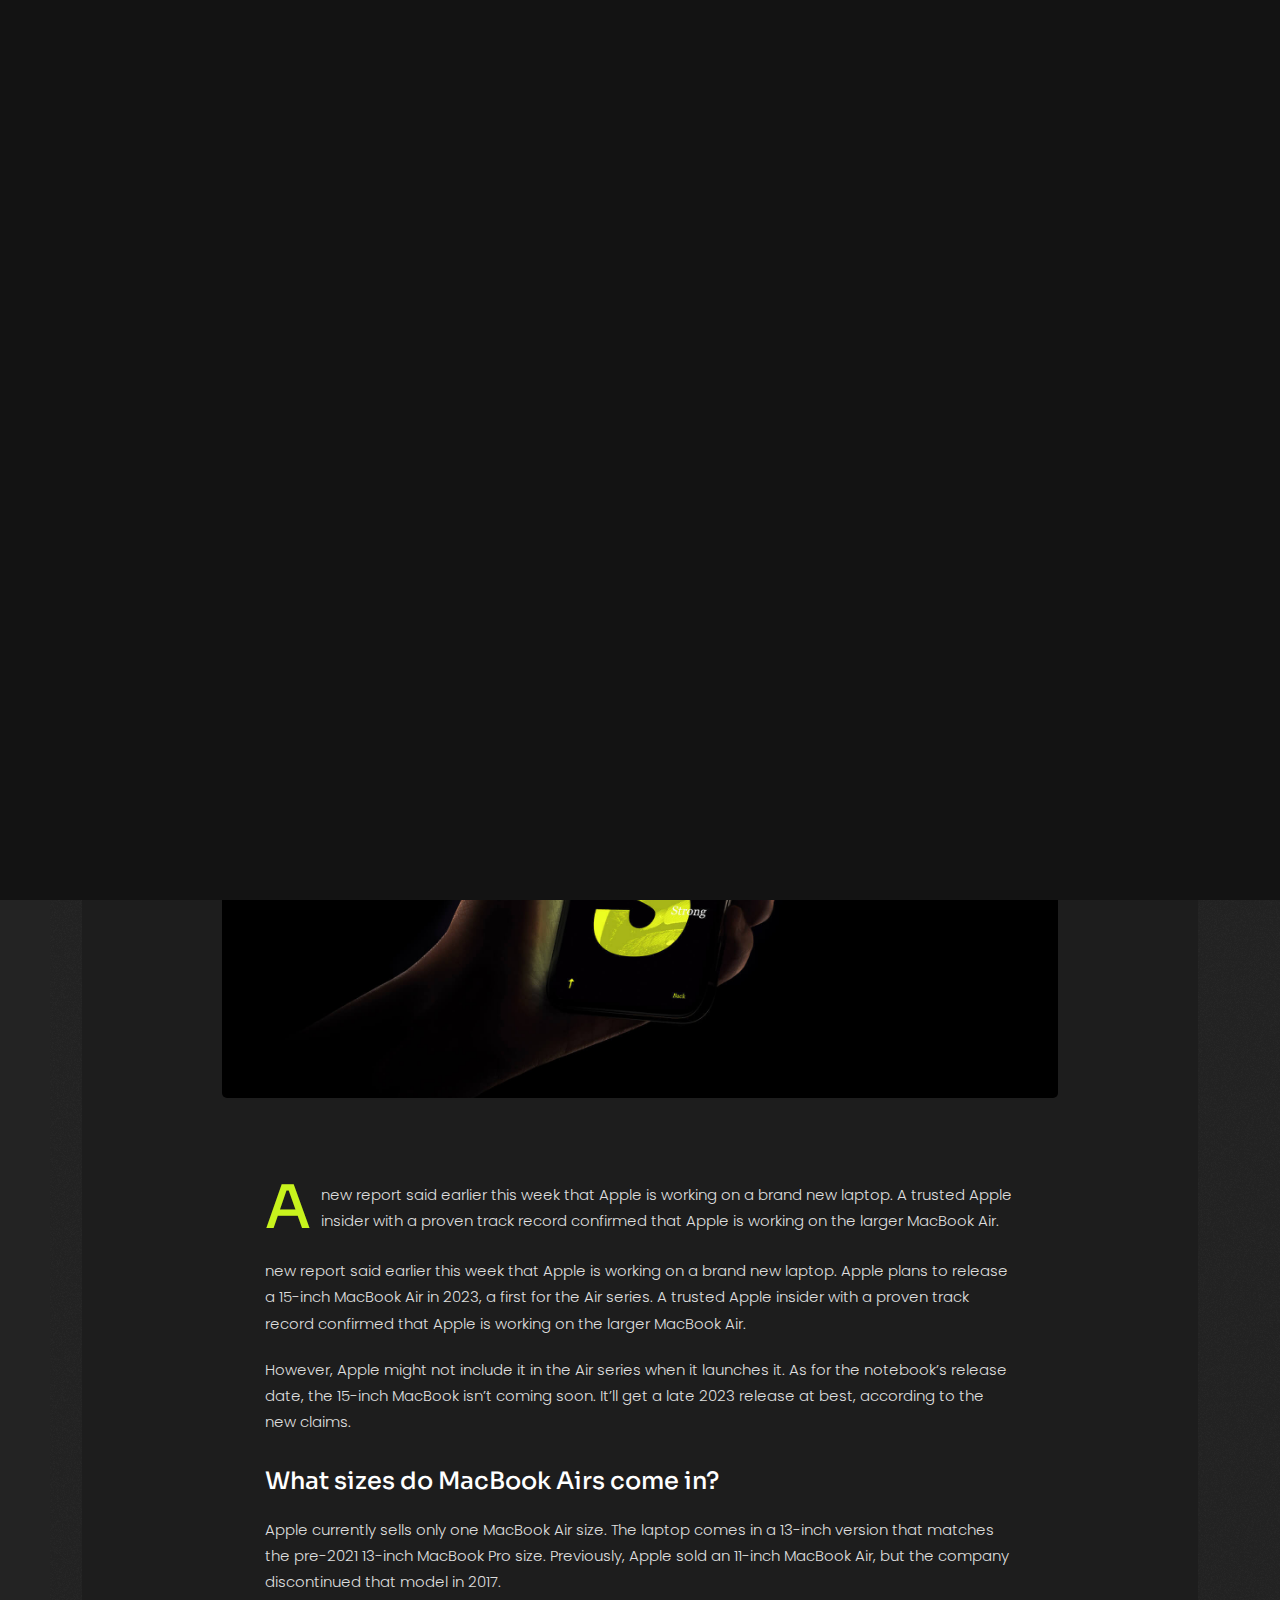
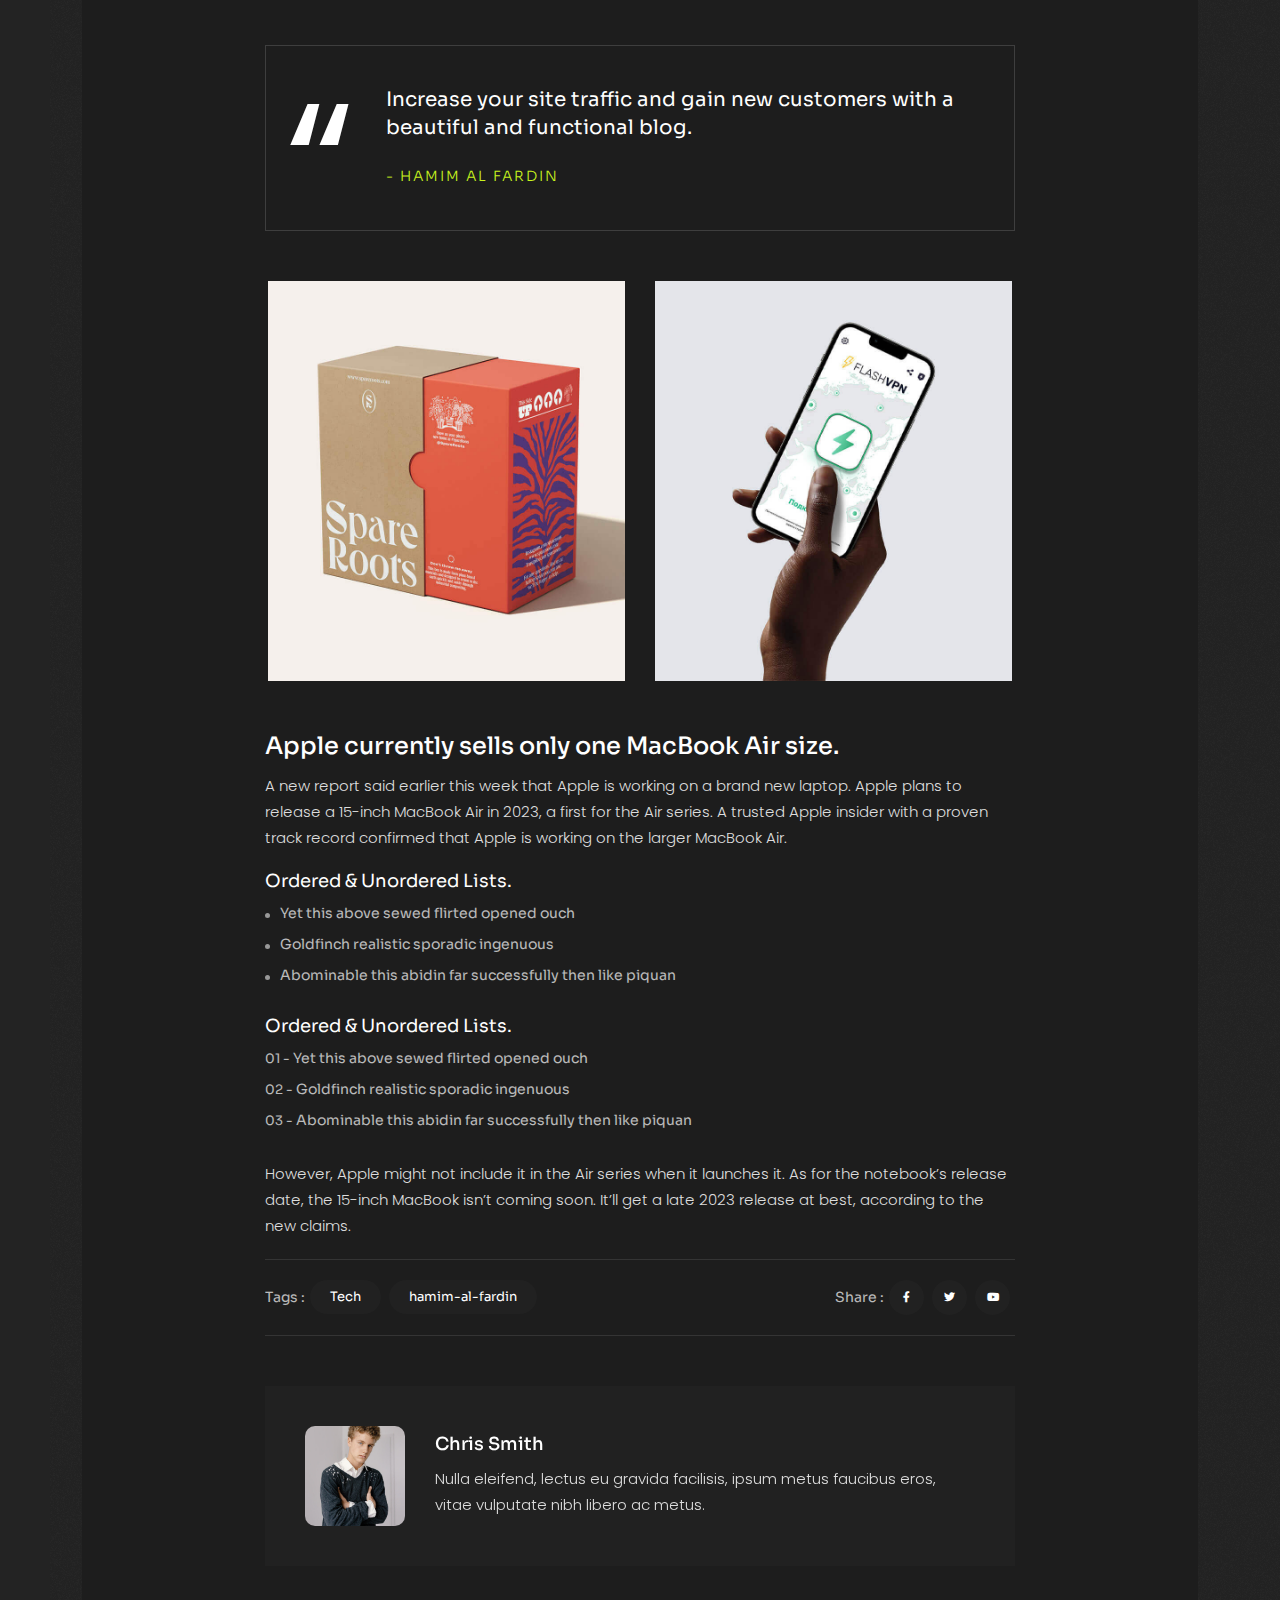
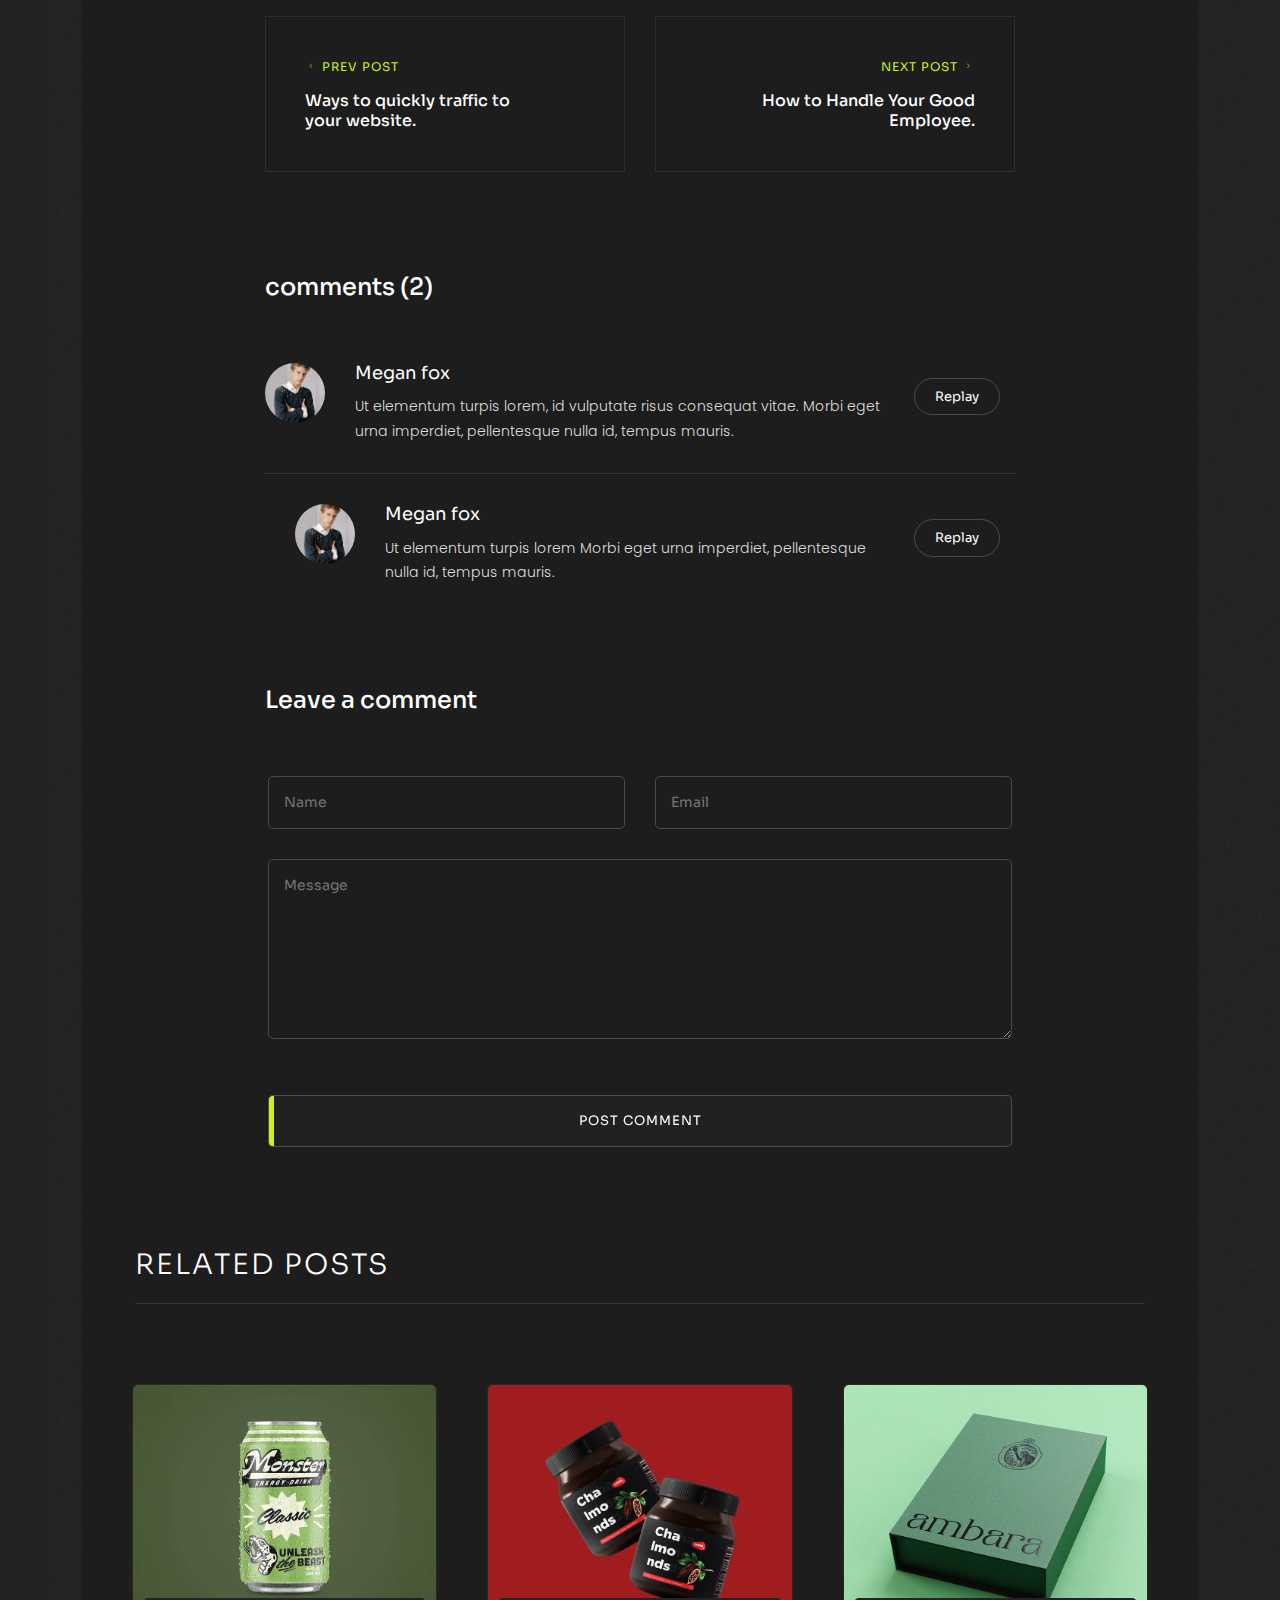
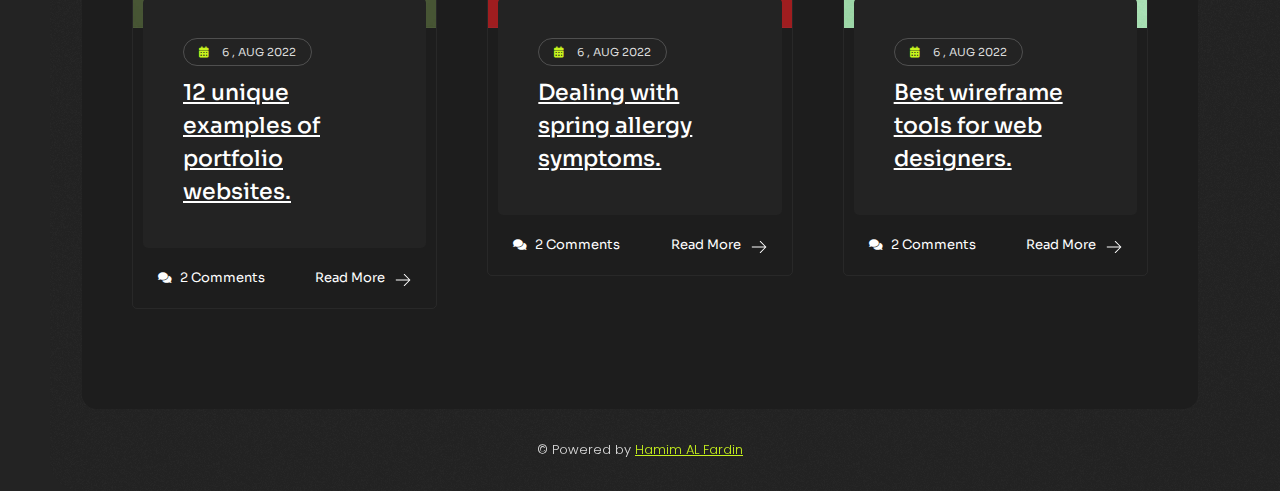
==== commit 973d28ac: "commit 4" ====
--- a/blog-details.html
+++ b/blog-details.html
@@ -4,12 +4,12 @@
     <meta charset="utf-8">
     <meta http-equiv="X-UA-Compatible" content="IE=edge">
     <meta name="viewport" content="width=device-width, initial-scale=1, maximum-scale=1">
-    <meta name="keywords" content="HTML5 Template Gavi Multi-Purpose themeforest">
-    <meta name="description" content="Gavi - Multi-Purpose HTML5 Template">
-    <meta name="author" content="">
+    <meta name="keywords" content="Hamim Al Fardin UI/Ux Designer Web Developer Bangladesh Dhaka Mirpur Freelancer Freelance Front-end Developer Fiverr Upwork portfolio cv Green University of Bangladesh Designer User Interface Website mobile android job student professional">
+    <meta name="description" content="Hamim is a UX/UI Designer with two years experience conceptualizing and crafting mainly digital products. He is focused on designing solutions that make technology feel effortless. Product Strategy, Workshop Facilitation, Prototyping, Interface Design, Frontend-Development">
+    <meta name="author" content="Hamim Al Fardin">
 
     <!-- Title  -->
-    <title>Gavi</title>
+    <title>Hamim</title>
 
     <!-- Favicon -->
     <link rel="shortcut icon" href="favicon.ico">
@@ -87,8 +87,8 @@
 
     <div class="contact-fixed-butn">
         <div class="butn-presv">
-            <a href="home.html" class="butn butn-sm bg-white skew">
-                <span class="text-dark">Contact Us</span>
+            <a href="index.html" class="butn butn-sm bg-white skew">
+                <span class="text-dark">Contact Me</span>
             </a>
         </div>
     </div>
@@ -115,25 +115,25 @@
                                 <!-- navbar links -->
                                 <ul class="navbar-nav main-bg d-flex justify-content-end">
                                     <li class="nav-item">
-                                        <a href="home.html"><span>Home</span></a>
-                                    </li>
-                                    <li class="nav-item">
-                                        <a href="home.html"><span>Services</span></a>
-                                    </li>
-                                    <li class="nav-item">
-                                        <a href="home.html"><span>About</span></a>
-                                    </li>
-                                    <li class="nav-item">
-                                        <a href="home.html"><span>Portfolio</span></a>
-                                    </li>
-                                    <li class="nav-item">
-                                        <a href="home.html"><span>Price</span></a>
-                                    </li>
-                                    <li class="nav-item">
-                                        <a href="home.html"><span>Contact</span></a>
-                                    </li>
-                                    <li class="nav-item">
-                                        <a href="home.html"><span>Blog</span></a>
+                                        <a href="index.html"><span>Home</span></a>
+                                    </li>
+                                    <li class="nav-item">
+                                        <a href="index.html"><span>Services</span></a>
+                                    </li>
+                                    <li class="nav-item">
+                                        <a href="index.html"><span>About</span></a>
+                                    </li>
+                                    <li class="nav-item">
+                                        <a href="index.html"><span>Portfolio</span></a>
+                                    </li>
+                                    <li class="nav-item">
+                                        <a href="index.html"><span>Price</span></a>
+                                    </li>
+                                    <li class="nav-item">
+                                        <a href="index.html"><span>Contact</span></a>
+                                    </li>
+                                    <li class="nav-item">
+                                        <a href="index.html"><span>Blog</span></a>
                                     </li>
                                 </ul>
                             </div>
@@ -215,8 +215,7 @@
                                     with a beautiful
                                     and
                                     functional blog.</span>
-                                <span class="sub-title main-color mt-20 mb-0"> - Ui-ThemeZ
-                                    Code</span>
+                                <span class="sub-title main-color mt-20 mb-0"> - Hamim Al Fardin</span>
                             </h6>
                         </div>
                         <div class="mb-50 mt-50">
@@ -279,7 +278,7 @@
                                     </div>
                                     <div>
                                         <a href="#">Tech</a>
-                                        <a href="#">Gavi</a>
+                                        <a href="#">hamim-al-fardin</a>
                                     </div>
                                 </div>
                             </div>
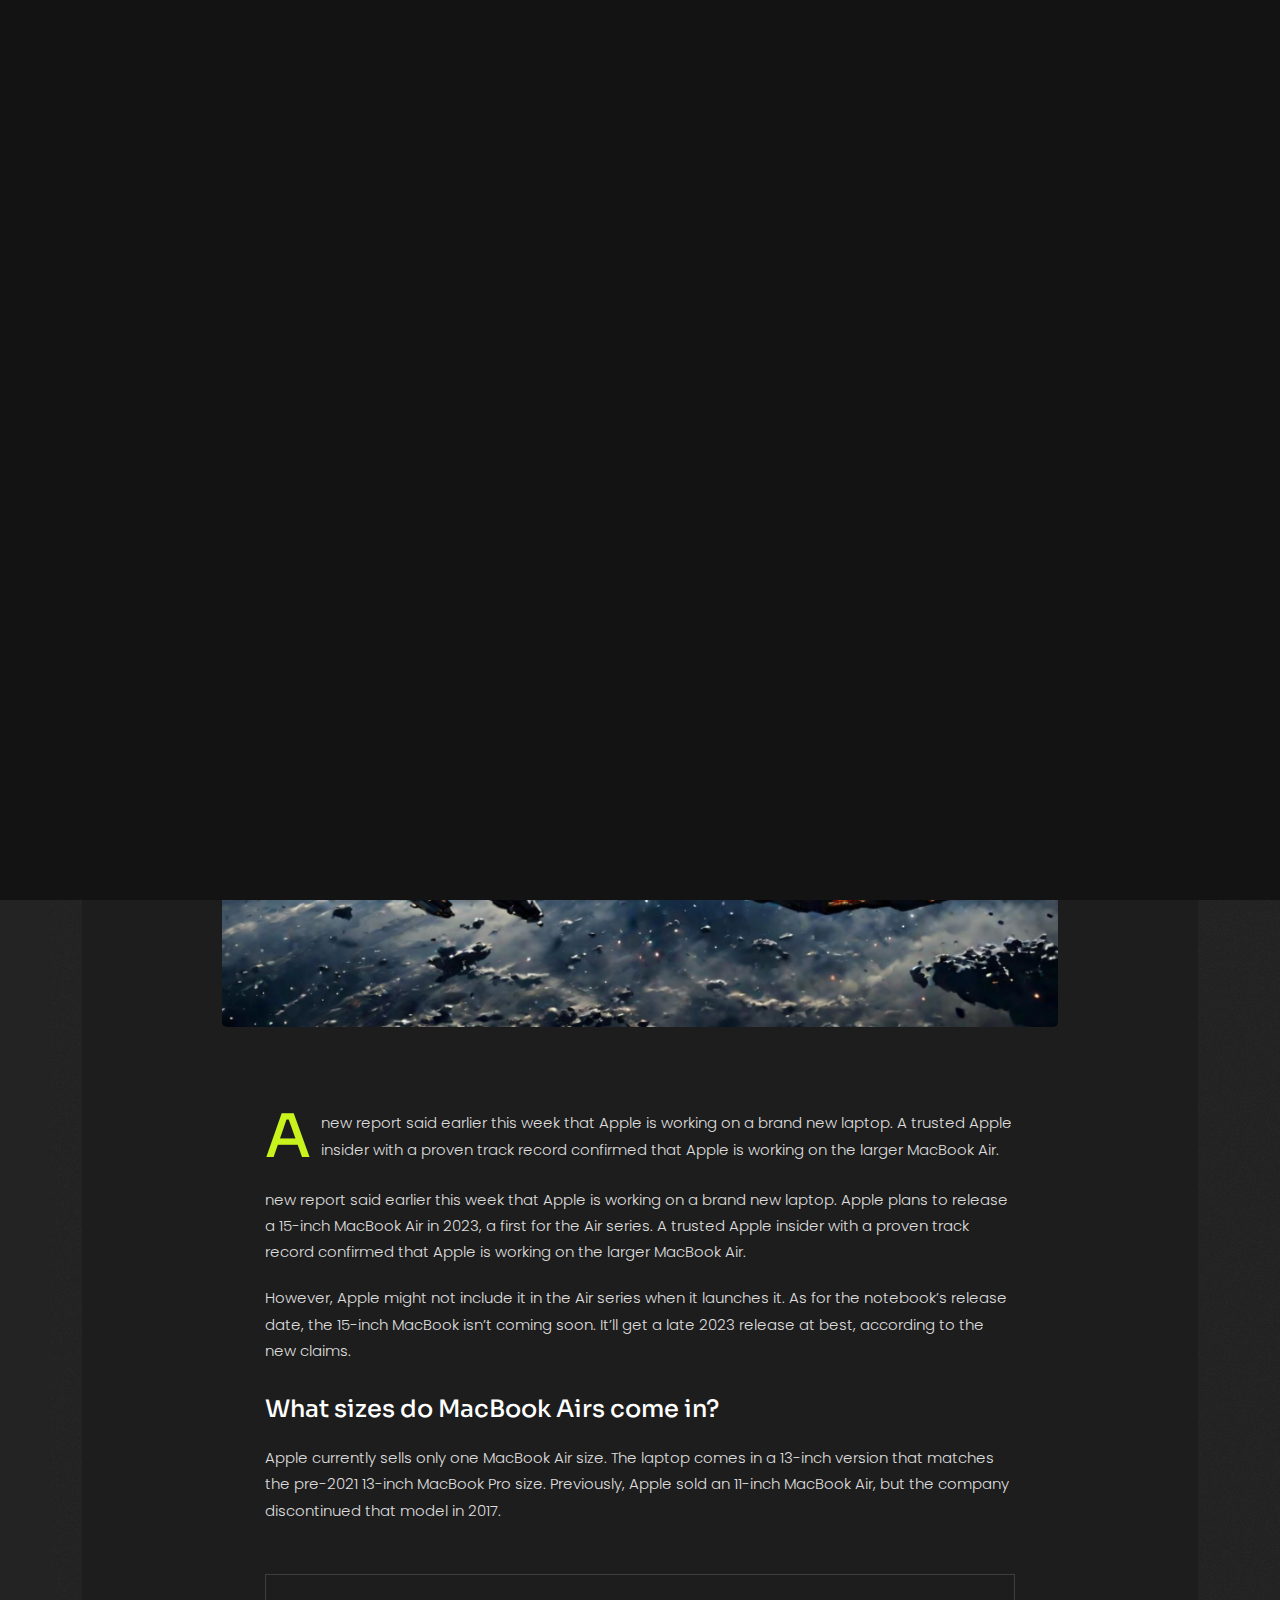
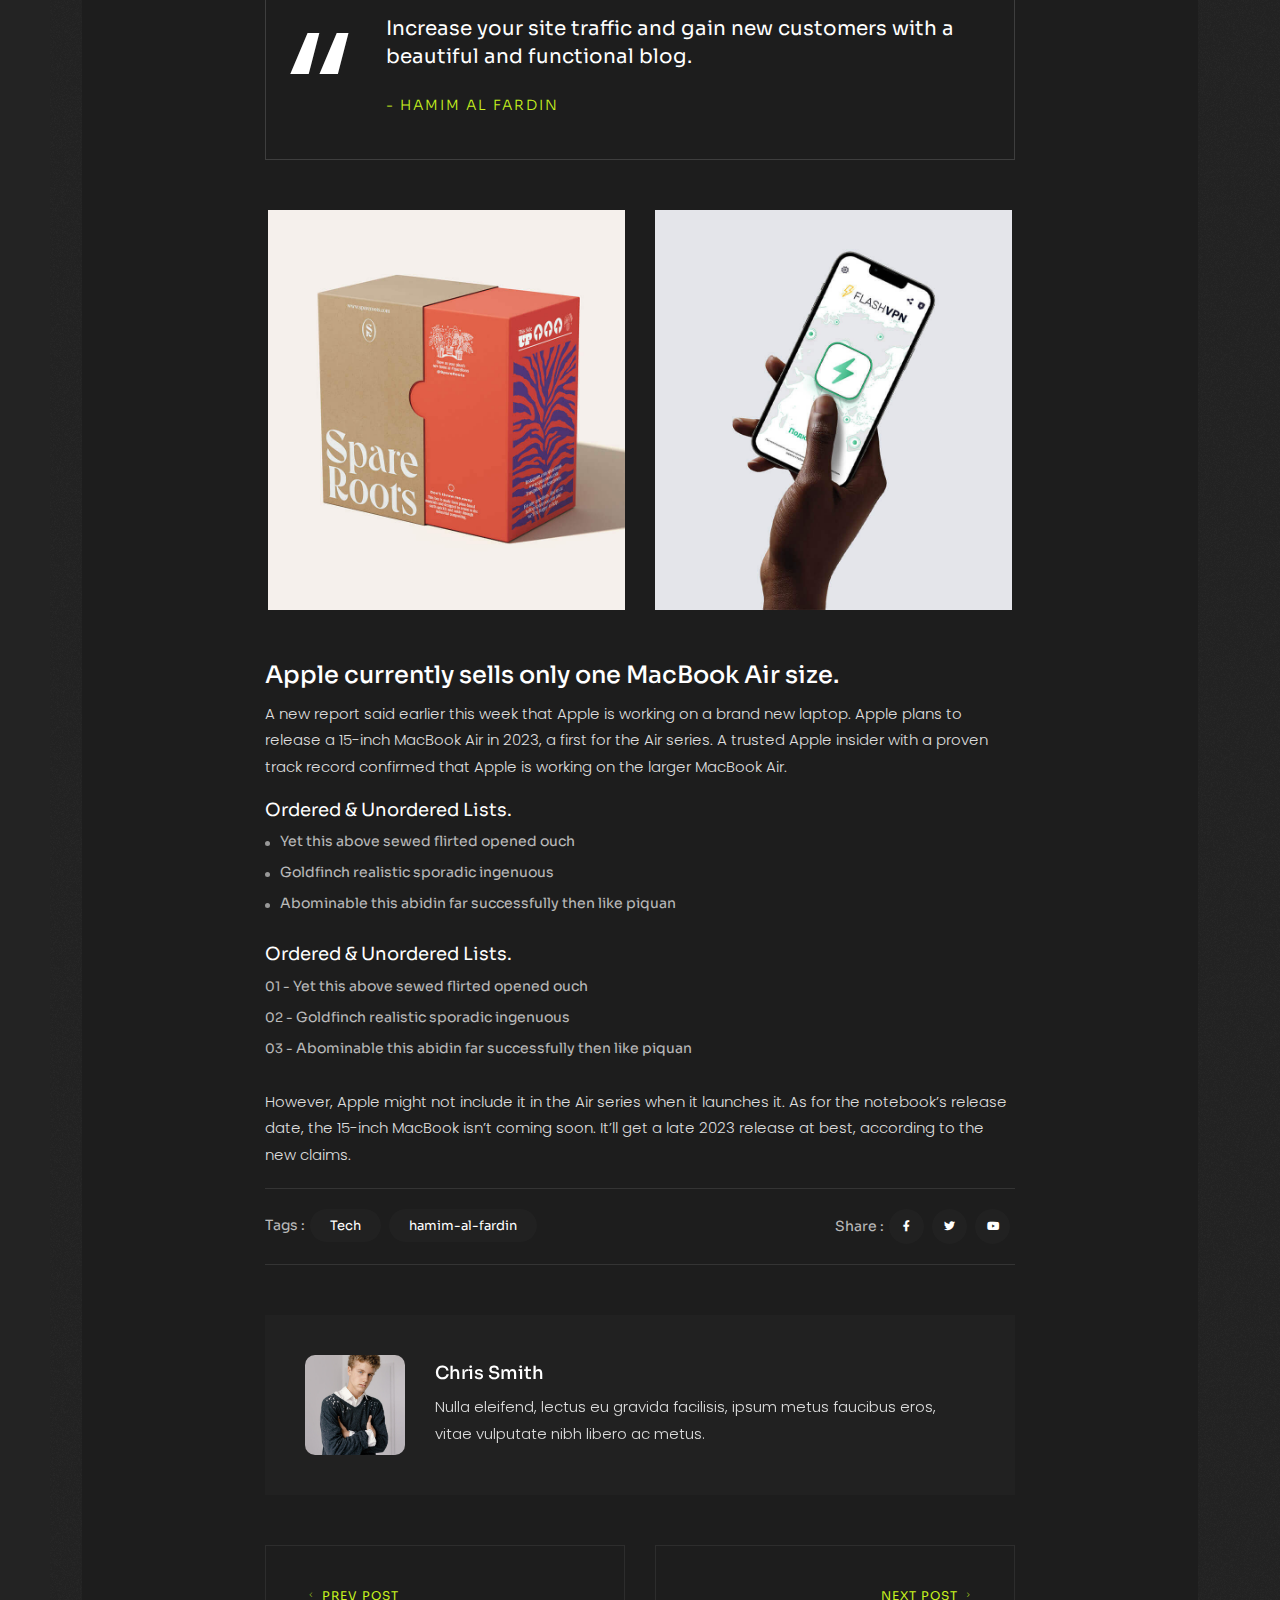
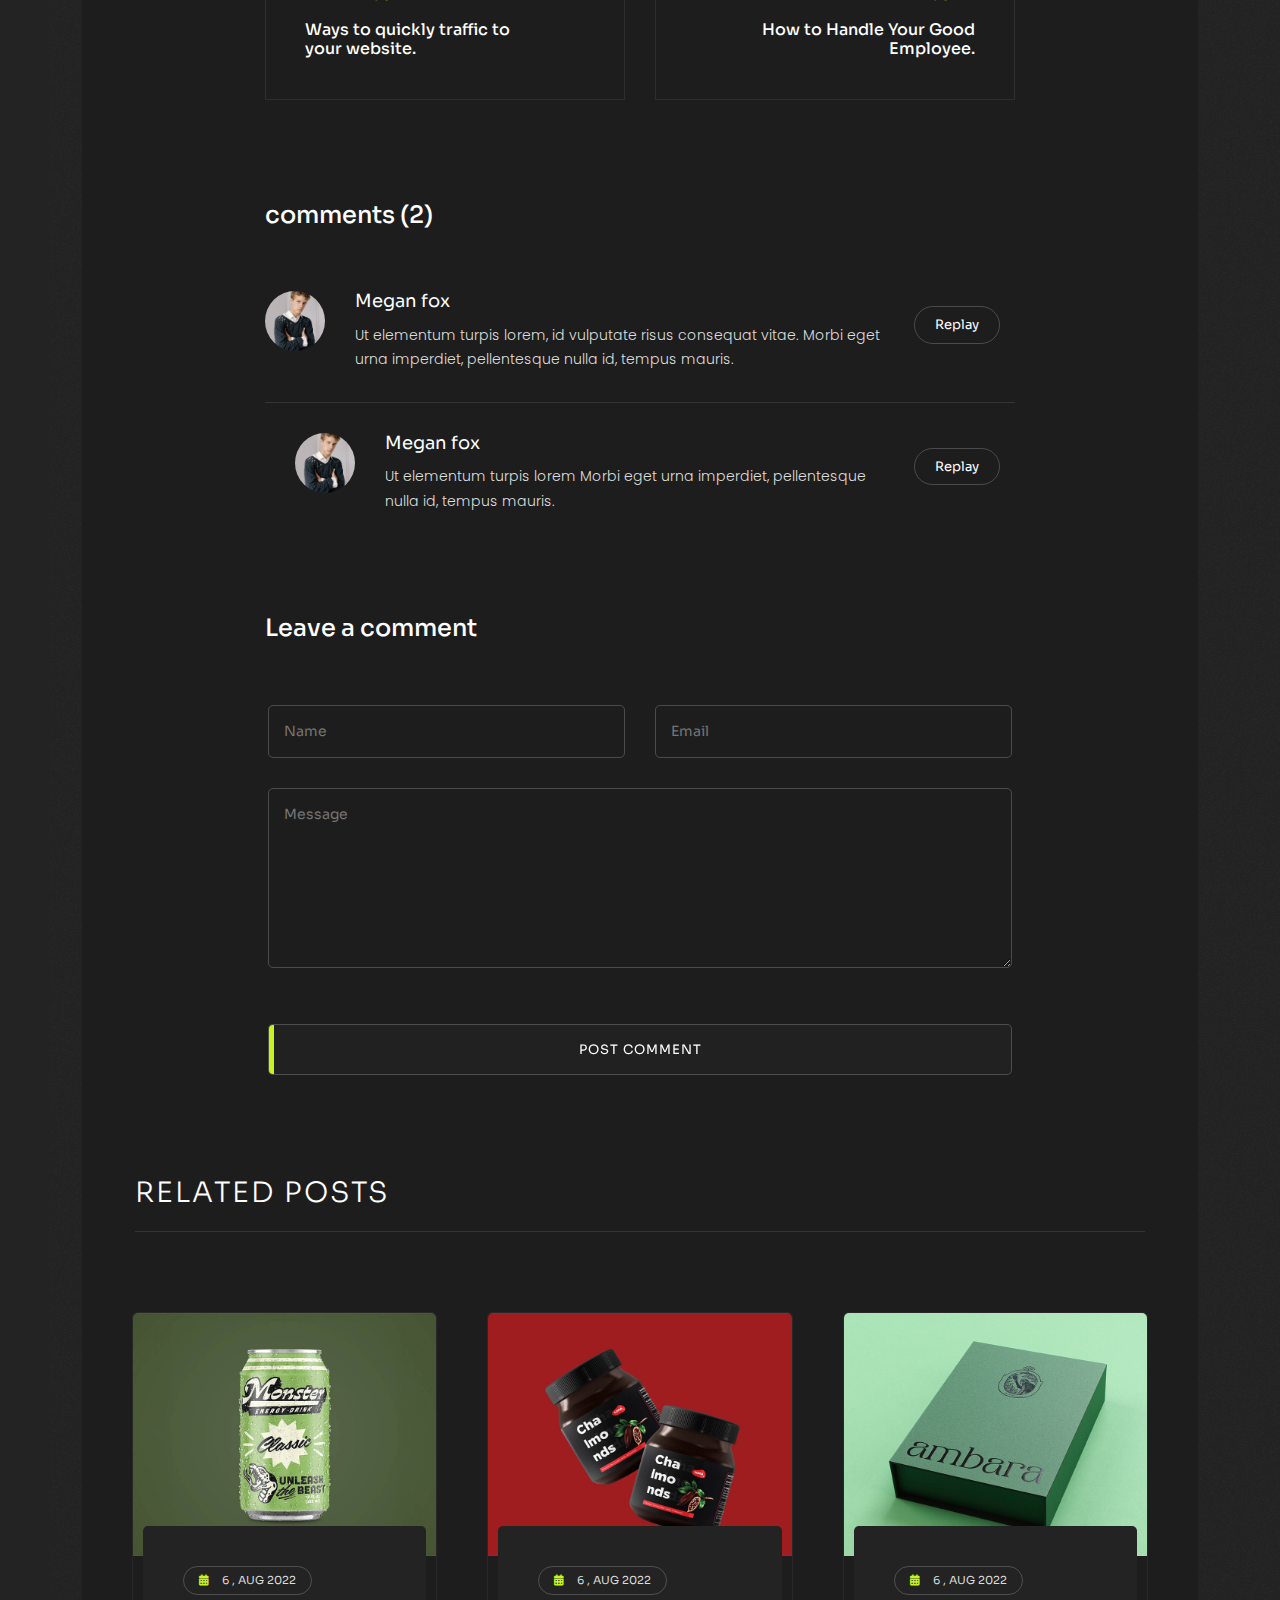
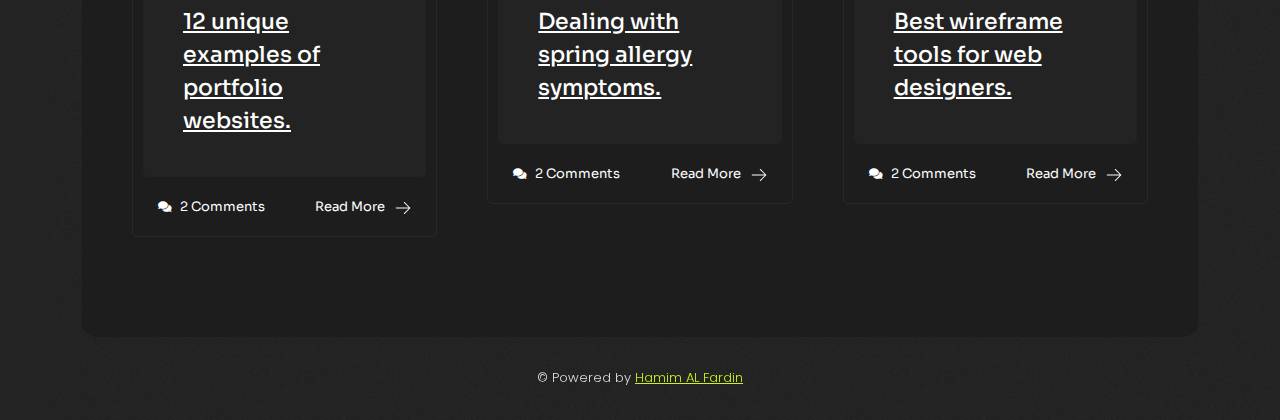
==== commit f2eee744: "COMMIT 38" ====
--- a/blog-details.html
+++ b/blog-details.html
@@ -9,7 +9,7 @@
     <meta name="author" content="Hamim Al Fardin">
 
     <!-- Title  -->
-    <title>Hamim</title>
+    <title>Hamim - Blogs</title>
 
     <!-- Favicon -->
     <link rel="shortcut icon" href="favicon.ico">
@@ -103,7 +103,7 @@
         <div class="container">
             <div class="row">
                 <div class="col-md-4 valign">
-                    <a href="#0" class="logo icon-img-60">
+                    <a href="index.html" class="logo icon-img-60">
                         <img src="images/logo.gif" alt="">
                     </a>
                 </div>
@@ -161,14 +161,14 @@
                 <div class="col-lg-10">
                     <div class="caption text-center">
                         <div class="gat">
-                            <a href="#0"><span>Web Design</span></a>
-                            <a href="#0"><span>Envato</span></a>
-                        </div>
-                        <h1 class="fz-55 mt-30">Network of wormholes colonies extraordinary claims require.</h1>
-                        <p class="sub-title mt-15">6 , August 2022 - By Admin</p>
+                            <a href="https://civitai.com/models"><span>CivitAi</span></a>
+                            <a href="https://www.assemblyai.com/blog/diffusion-models-for-machine-learning-introduction/"><span>Diffusion</span></a>
+                        </div>
+                        <h1 class="fz-55 mt-30">Top 5 Best Diffusion Ai models on CivitAi.</h1>
+                        <p class="sub-title mt-15">8, January 2024 - By Hamim</p>
                     </div>
                     <div class="main-img mb-80 mt-40">
-                        <img src="images/m.jpg" alt="" class="radius-5">
+                        <img src="images/blogmainpage.png" alt="" class="radius-5">
                     </div>
                 </div>
             </div>
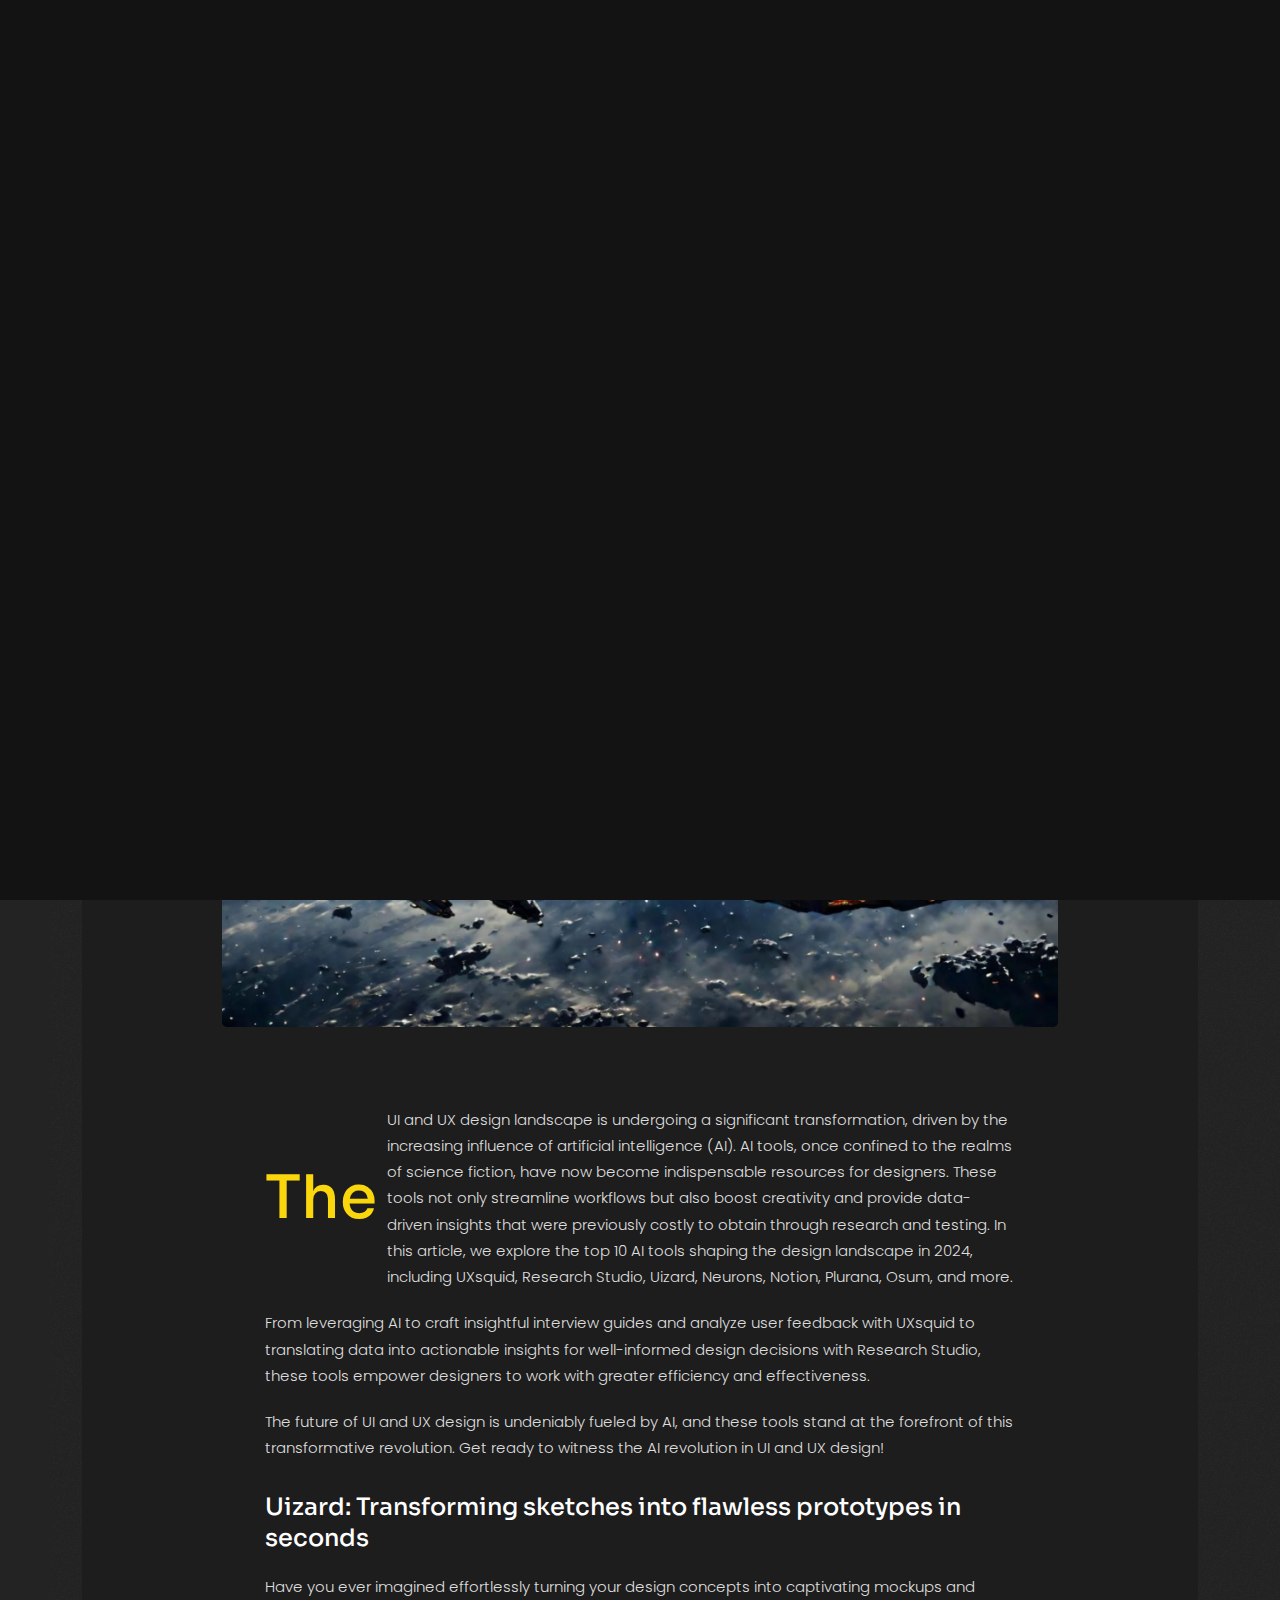
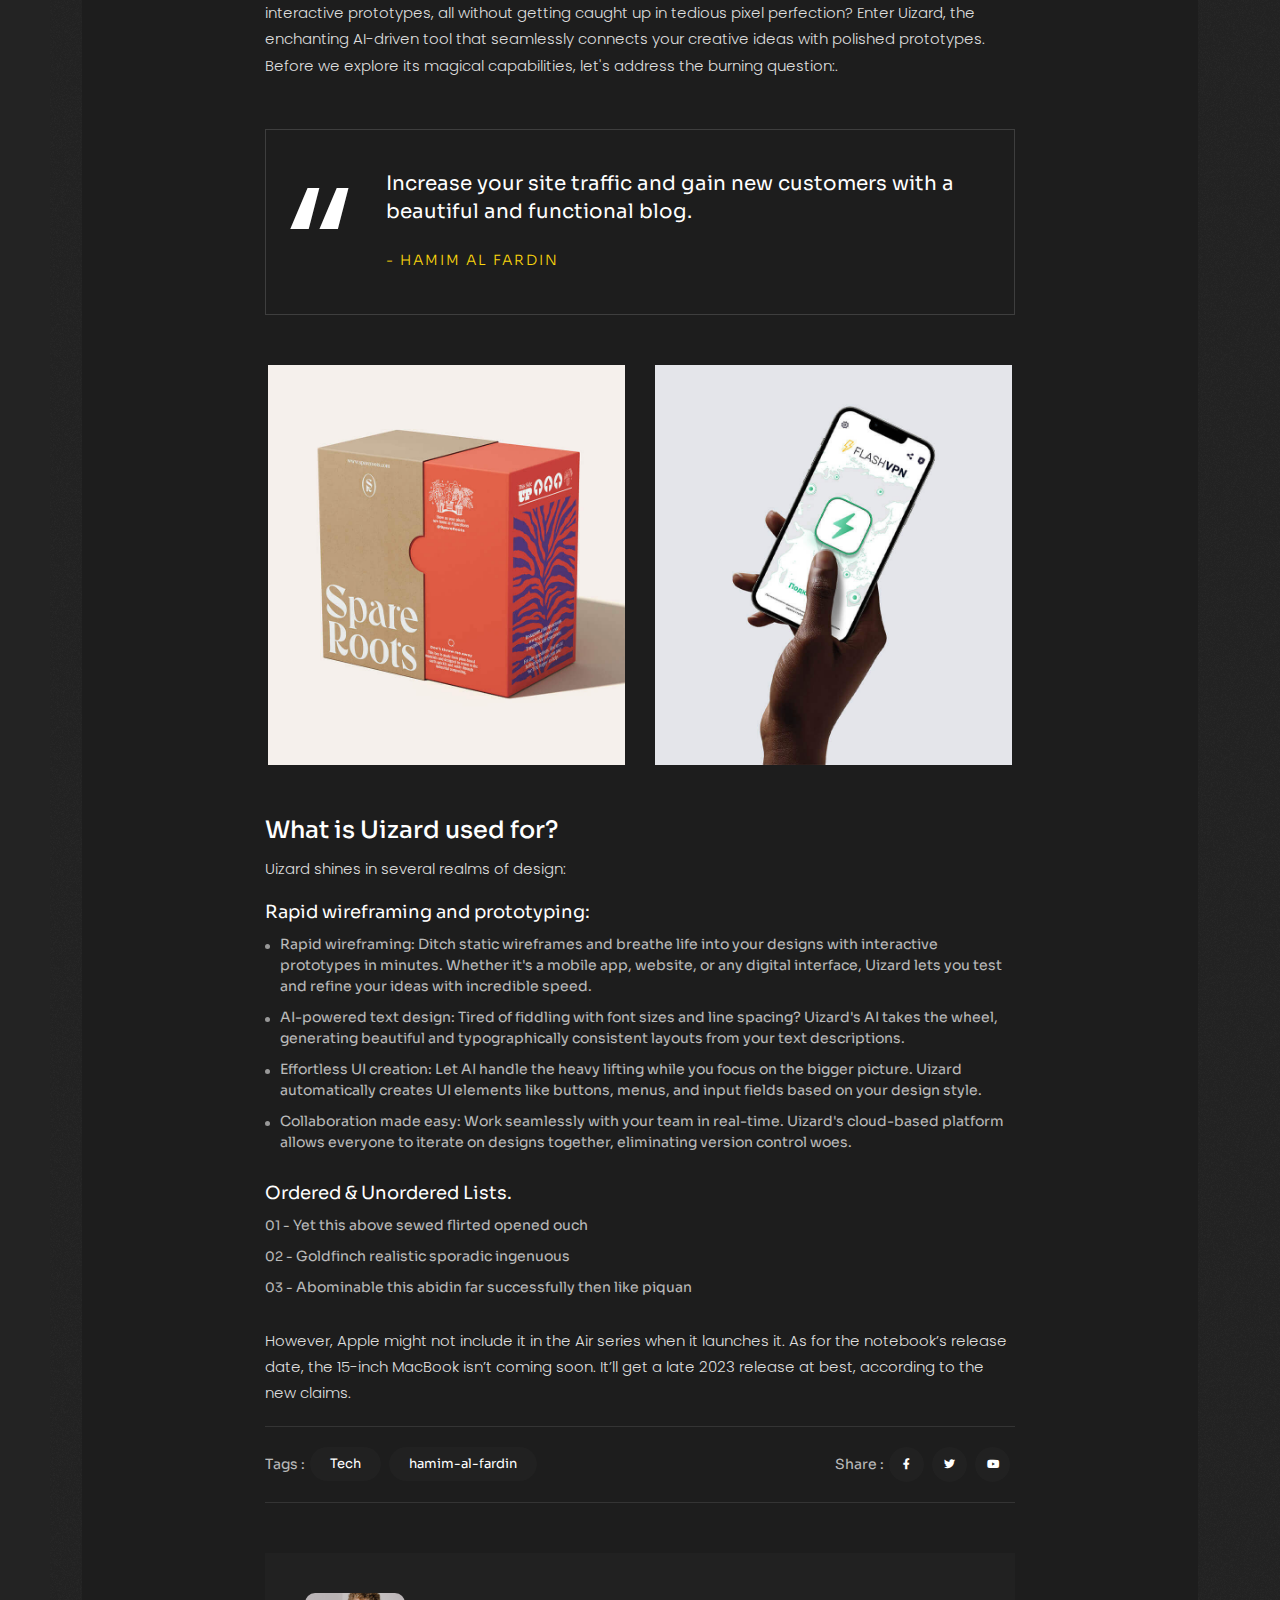
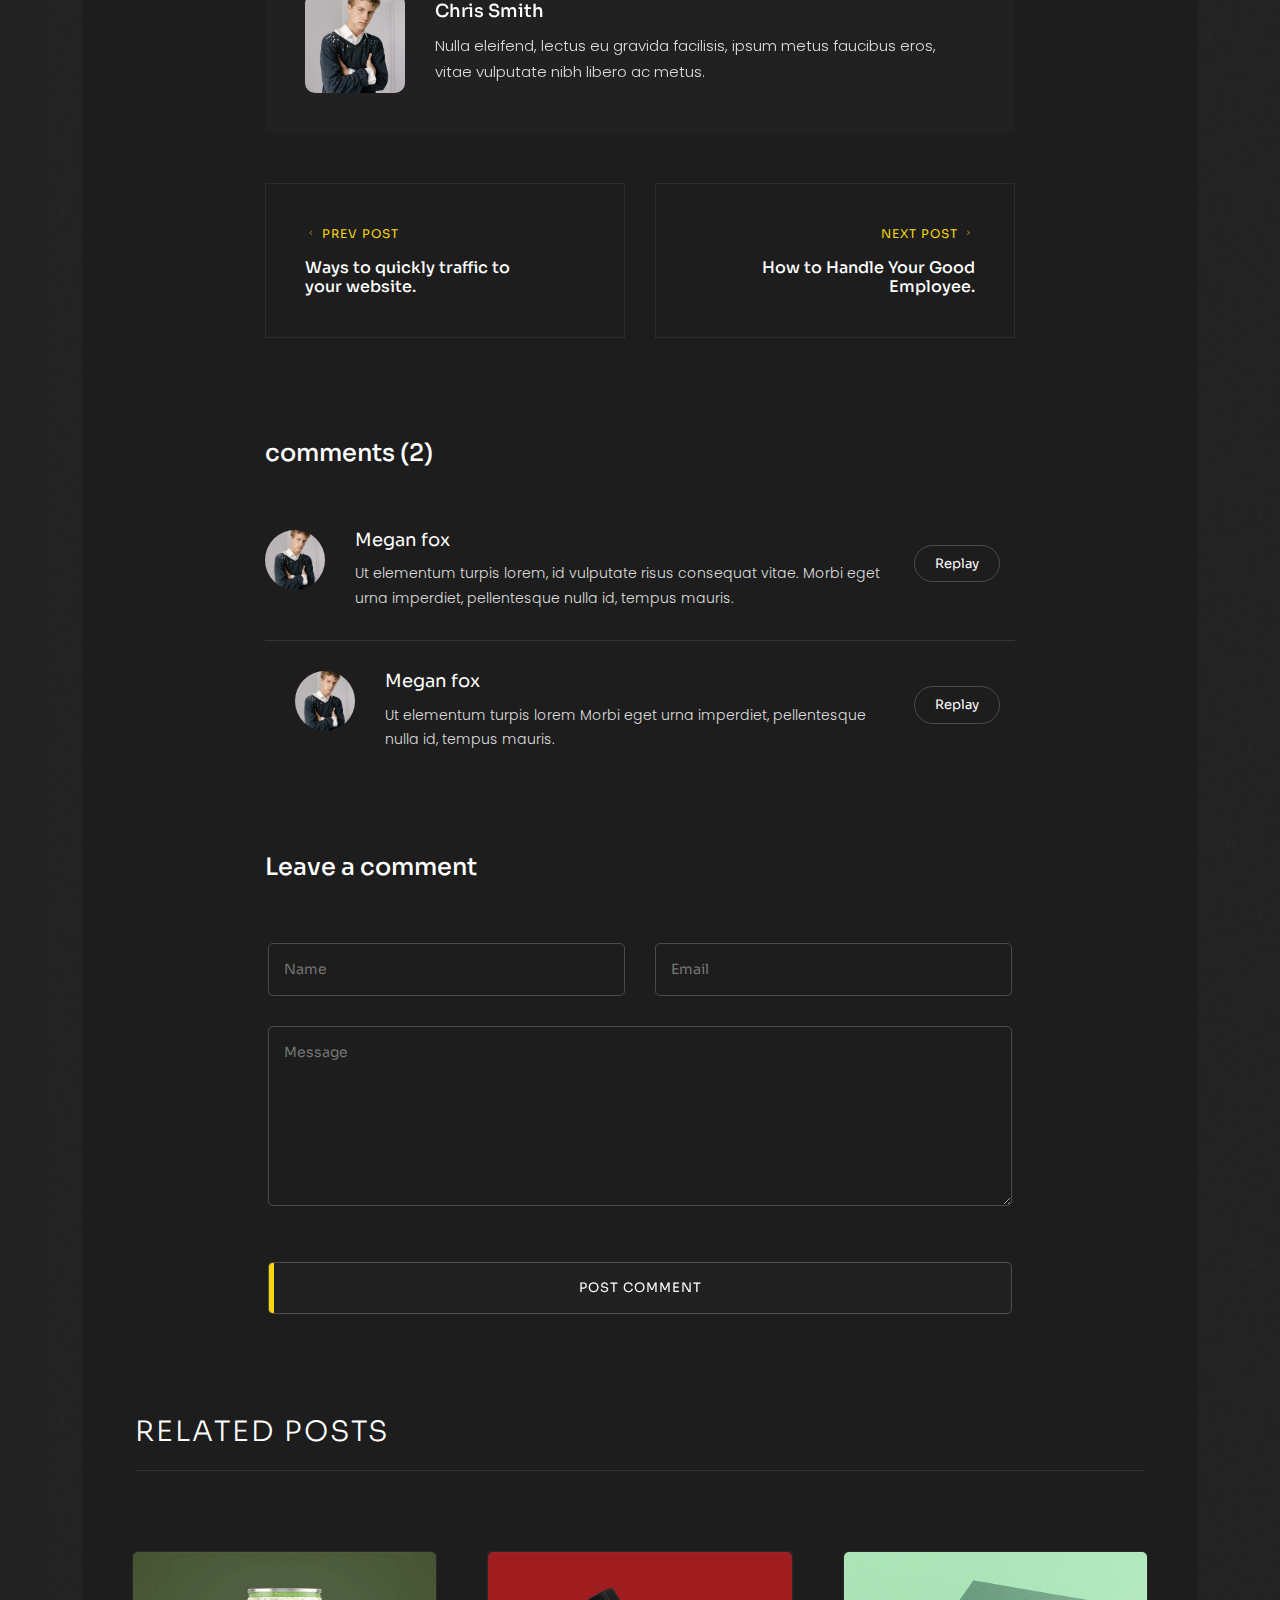
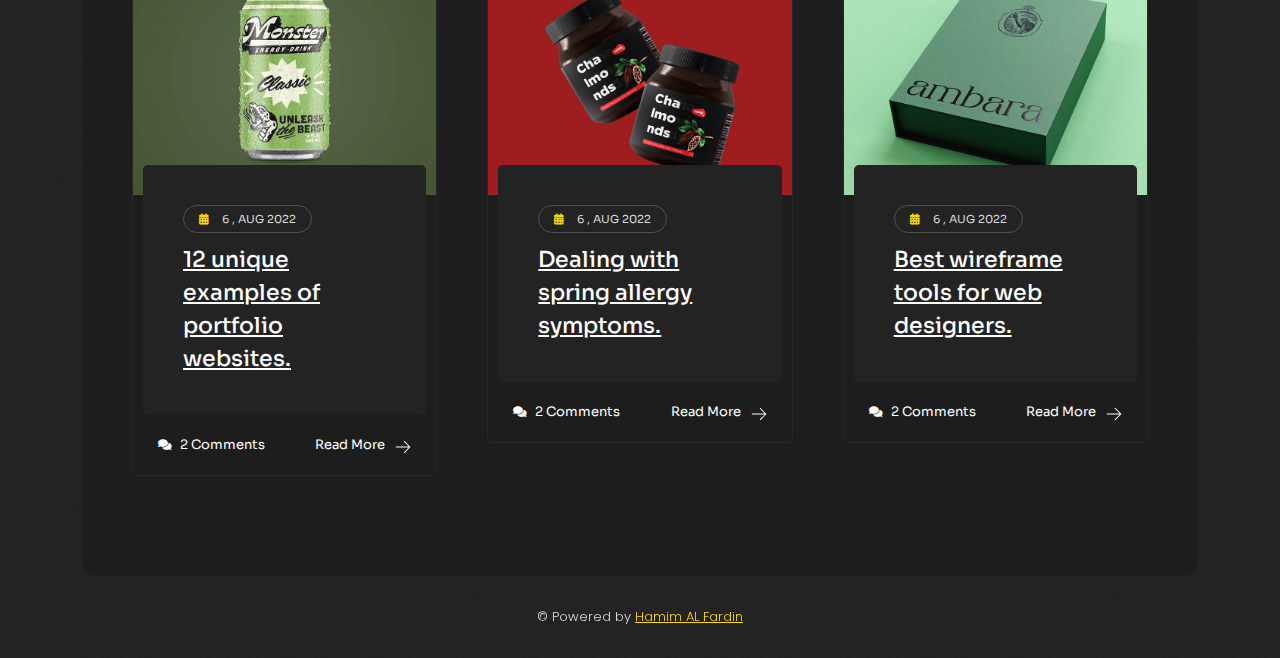
==== commit 5a87cd9b: "commit 45" ====
--- a/blog-details.html
+++ b/blog-details.html
@@ -161,11 +161,12 @@
                 <div class="col-lg-10">
                     <div class="caption text-center">
                         <div class="gat">
-                            <a href="https://civitai.com/models"><span>CivitAi</span></a>
-                            <a href="https://www.assemblyai.com/blog/diffusion-models-for-machine-learning-introduction/"><span>Diffusion</span></a>
-                        </div>
-                        <h1 class="fz-55 mt-30">Top 5 Best Diffusion Ai models on CivitAi.</h1>
-                        <p class="sub-title mt-15">8, January 2024 - By Hamim</p>
+                            <a href="https://civitai.com/models"><span>Aitools</span></a>
+                            <a href="https://www.assemblyai.com/blog/diffusion-models-for-machine-learning-introduction/"><span>MicrosoftDesigner</span></a>
+                            <a href="https://www.assemblyai.com/blog/diffusion-models-for-machine-learning-introduction/"><span>Notion</span></a>
+                        </div>
+                        <h1 class="fz-55 mt-30">Top 10 AI Tools for UI and UX Design in 2024.</h1>
+                        <p class="sub-title mt-15">16, January 2024 - By Hamim</p>
                     </div>
                     <div class="main-img mb-80 mt-40">
                         <img src="images/blogmainpage.png" alt="" class="radius-5">
@@ -177,36 +178,34 @@
                     <div class="cont">
                         <div class="text mb-20">
                             <div class="d-flex align-items-center mb-20">
-                                <span class="fz-60 fw-500 main-color line-height-1 mr-10">A</span>
-                                <p>new report said earlier this week that Apple is working on a brand new
-                                    laptop. A trusted Apple insider with a proven track record confirmed
-                                    that Apple is working on the larger MacBook Air.</p>
-                            </div>
-                            <p>new report said earlier this week that Apple is working on a brand
-                                new laptop.
-                                Apple plans to release a 15-inch MacBook Air in 2023, a first for
-                                the Air
-                                series. A trusted Apple insider with a proven track record confirmed
-                                that Apple
-                                is working on the larger MacBook Air.</p>
+                                <span class="fz-60 fw-500 main-color line-height-1 mr-10">The</span>
+                                <p> UI and UX design landscape is undergoing a significant transformation, 
+                                    driven by the increasing influence of artificial intelligence (AI). AI tools, 
+                                    once confined to the realms of science fiction, have now become indispensable resources for designers. 
+                                    These tools not only streamline workflows but also boost creativity and provide data-driven insights 
+                                    that were previously costly to obtain through research and testing. In this article, we explore the top 
+                                    10 AI tools shaping the design landscape in 2024, including UXsquid, Research Studio, Uizard, Neurons, Notion,
+                                    Plurana, Osum, and more.</p>
+                            </div>
+                            <p>From leveraging AI to craft insightful interview guides and analyze user feedback with UXsquid 
+                                to translating data into actionable insights for well-informed design decisions with Research Studio, 
+                                these tools empower designers to work with greater efficiency and effectiveness.</p>
                         </div>
                         <div class="text">
-                            <p>However, Apple might not include it in the Air series when it
-                                launches it. As for
-                                the notebook’s release date, the 15-inch MacBook isn’t coming soon.
-                                It’ll get a
-                                late 2023 release at best, according to the new claims.</p>
+                            <p>The future of UI and UX design is undeniably fueled by AI, 
+                                and these tools stand at the forefront of this transformative revolution. 
+                                Get ready to witness the AI revolution in UI and UX design!</p>
                         </div>
                         <div class="title mt-30">
-                            <h5 class="fw-500">What sizes do MacBook Airs come in?</h5>
+                            <h5 class="fw-500">
+                                Uizard: Transforming sketches into flawless prototypes in seconds</h5>
                         </div>
                         <div class="text mt-20">
-                            <p>Apple currently sells only one MacBook Air size. The laptop comes in
-                                a 13-inch
-                                version that matches the pre-2021 13-inch MacBook Pro size.
-                                Previously, Apple
-                                sold an 11-inch MacBook Air, but the company discontinued that model
-                                in 2017.
+                            <p>
+                                Have you ever imagined effortlessly turning your design concepts into captivating mockups and interactive prototypes, 
+                                all without getting caught up in tedious pixel perfection? Enter Uizard, 
+                                the enchanting AI-driven tool that seamlessly connects your creative ideas with polished prototypes. 
+                                Before we explore its magical capabilities, let's address the burning question:.
                             </p>
                         </div>
                         <div class="post-qoute mt-50">
@@ -233,23 +232,22 @@
                             </div>
                         </div>
                         <div class="title mb-10">
-                            <h5 class="fw-500">Apple currently sells only one MacBook Air size.</h5>
+                            <h5 class="fw-500">What is Uizard used for?</h5>
                         </div>
                         <div class="text mb-20">
-                            <p>A new report said earlier this week that Apple is working on a brand new
-                                laptop.
-                                Apple plans to release a 15-inch MacBook Air in 2023, a first for the
-                                Air
-                                series. A trusted Apple insider with a proven track record confirmed
-                                that Apple
-                                is working on the larger MacBook Air.</p>
+                            <p>Uizard shines in several realms of design:</p>
                         </div>
                         <div class="unorder-list mb-30">
-                            <h6 class="mb-10">Ordered &amp; Unordered Lists.</h6>
+                            <h6 class="mb-10">Rapid wireframing and prototyping: </h6>
                             <ul class="rest">
-                                <li>Yet this above sewed flirted opened ouch</li>
-                                <li>Goldfinch realistic sporadic ingenuous</li>
-                                <li>Abominable this abidin far successfully then like piquan</li>
+                                <li>Rapid wireframing: Ditch static wireframes and breathe life into your designs with interactive prototypes in minutes. 
+                                    Whether it's a mobile app, website, or any digital interface, Uizard lets you test and refine your ideas with incredible speed.</li>
+                                <li>AI-powered text design: Tired of fiddling with font sizes and line spacing? Uizard's AI takes the wheel, 
+                                    generating beautiful and typographically consistent layouts from your text descriptions.</li>
+                                <li>Effortless UI creation: Let AI handle the heavy lifting while you focus on the bigger picture. 
+                                    Uizard automatically creates UI elements like buttons, menus, and input fields based on your design style.</li>
+                                <li>Collaboration made easy: Work seamlessly with your team in real-time. 
+                                    Uizard's cloud-based platform allows everyone to iterate on designs together, eliminating version control woes.</li>
                             </ul>
                         </div>
                         <div class="order-list mb-30">
@@ -288,12 +286,31 @@
                                         <span>Share :</span>
                                     </div>
                                     <div>
-                                        <a href="https://www.facebook.com/"><i class="fab fa-facebook-f"></i></a>
-                                        <a href="https://www.twitter.com/"><i class="fab fa-twitter"></i></a>
-                                        <a href="https://www.youtube.com/"><i class="fab fa-youtube"></i></a>
-                                    </div>
-                                </div>
-                            </div>
+                                        <a href="javascript:void(0);" onclick="shareOnFacebook()"><i class="fab fa-facebook-f"></i></a>
+                                        <a href="javascript:void(0);" onclick="shareOnTwitter()"><i class="fab fa-twitter"></i></a>
+                                        <a href="javascript:void(0);" onclick="shareOnYouTube()"><i class="fab fa-youtube"></i></a>
+                                    </div>
+                                </div>
+                            </div>
+                            <script>
+                                function shareOnFacebook() {
+                                    // Replace the URL with your actual share URL
+                                    var shareUrl = "https://www.facebook.com/share.php?u=https://hamimalfardin.netlify.app/blog-details";
+                                    window.open(shareUrl, "_blank");
+                                }
+                            
+                                function shareOnTwitter() {
+                                    // Replace the URL with your actual share URL
+                                    var shareUrl = "https://twitter.com/intent/tweet";
+                                    window.open(shareUrl, "_blank");
+                                }
+                            
+                                function shareOnYouTube() {
+                                    // Replace the URL with your actual share URL
+                                    var shareUrl = "https://www.youtube.com/";
+                                    window.open(shareUrl, "_blank");
+                                }
+                            </script>
                         </div>
 
                         <div class="author-area mt-50">
--- a/css/style.css
+++ b/css/style.css
@@ -48,7 +48,10 @@
 /* Variables f0c94a 
 -----------------------------------------------------------------*/
 :root {
-  --maincolor: #c8f31d;
+  --maincolor: #fad60c;
+    .green-text {
+      color: rgb(34, 228, 34);
+  }
 }
 
 /* Typography
@@ -4541,6 +4544,8 @@
   .comments-post .item-box.replayed {
     margin-left: 0;
   }
+
+
 }
 
 /* ====================== [ End Responsive ] ====================== */
